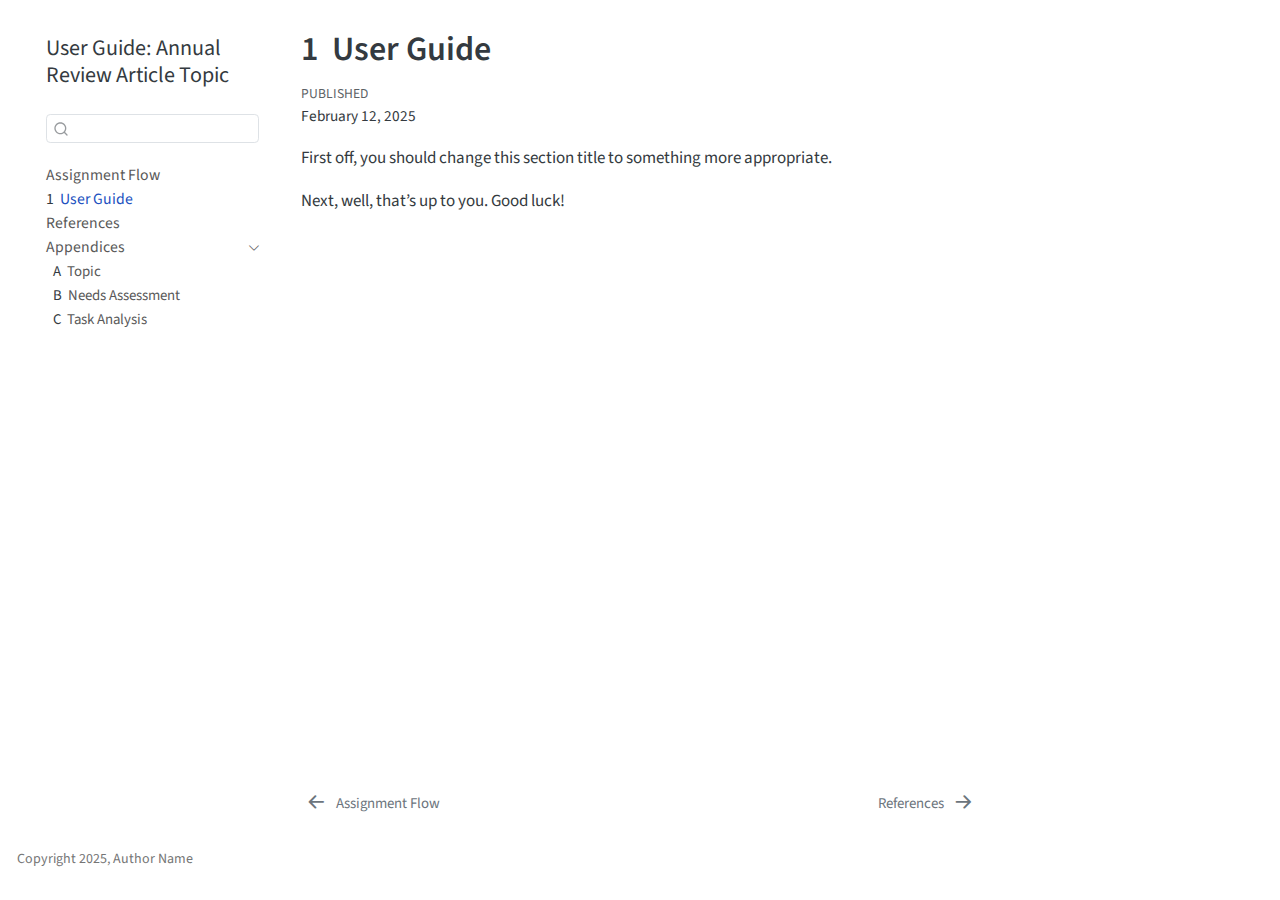
==== docs/guide.html @ d57cb424 "will it commit" ====
<!DOCTYPE html>
<html xmlns="http://www.w3.org/1999/xhtml" lang="en" xml:lang="en"><head>

<meta charset="utf-8">
<meta name="generator" content="quarto-1.4.548">

<meta name="viewport" content="width=device-width, initial-scale=1.0, user-scalable=yes">

<meta name="dcterms.date" content="2025-02-12">

<title>User Guide: Annual Review Article Topic - 1&nbsp; User Guide</title>
<style>
code{white-space: pre-wrap;}
span.smallcaps{font-variant: small-caps;}
div.columns{display: flex; gap: min(4vw, 1.5em);}
div.column{flex: auto; overflow-x: auto;}
div.hanging-indent{margin-left: 1.5em; text-indent: -1.5em;}
ul.task-list{list-style: none;}
ul.task-list li input[type="checkbox"] {
  width: 0.8em;
  margin: 0 0.8em 0.2em -1em; /* quarto-specific, see https://github.com/quarto-dev/quarto-cli/issues/4556 */ 
  vertical-align: middle;
}
</style>


<script src="site_libs/quarto-nav/quarto-nav.js"></script>
<script src="site_libs/quarto-nav/headroom.min.js"></script>
<script src="site_libs/clipboard/clipboard.min.js"></script>
<script src="site_libs/quarto-search/autocomplete.umd.js"></script>
<script src="site_libs/quarto-search/fuse.min.js"></script>
<script src="site_libs/quarto-search/quarto-search.js"></script>
<meta name="quarto:offset" content="./">
<link href="./references.html" rel="next">
<link href="./index.html" rel="prev">
<script src="site_libs/quarto-html/quarto.js"></script>
<script src="site_libs/quarto-html/popper.min.js"></script>
<script src="site_libs/quarto-html/tippy.umd.min.js"></script>
<script src="site_libs/quarto-html/anchor.min.js"></script>
<link href="site_libs/quarto-html/tippy.css" rel="stylesheet">
<link href="site_libs/quarto-html/quarto-syntax-highlighting.css" rel="stylesheet" id="quarto-text-highlighting-styles">
<script src="site_libs/bootstrap/bootstrap.min.js"></script>
<link href="site_libs/bootstrap/bootstrap-icons.css" rel="stylesheet">
<link href="site_libs/bootstrap/bootstrap.min.css" rel="stylesheet" id="quarto-bootstrap" data-mode="light">
<script id="quarto-search-options" type="application/json">{
  "location": "sidebar",
  "copy-button": false,
  "collapse-after": 3,
  "panel-placement": "start",
  "type": "textbox",
  "limit": 50,
  "keyboard-shortcut": [
    "f",
    "/",
    "s"
  ],
  "show-item-context": false,
  "language": {
    "search-no-results-text": "No results",
    "search-matching-documents-text": "matching documents",
    "search-copy-link-title": "Copy link to search",
    "search-hide-matches-text": "Hide additional matches",
    "search-more-match-text": "more match in this document",
    "search-more-matches-text": "more matches in this document",
    "search-clear-button-title": "Clear",
    "search-text-placeholder": "",
    "search-detached-cancel-button-title": "Cancel",
    "search-submit-button-title": "Submit",
    "search-label": "Search"
  }
}</script>


</head>

<body class="nav-sidebar floating">

<div id="quarto-search-results"></div>
  <header id="quarto-header" class="headroom fixed-top">
  <nav class="quarto-secondary-nav">
    <div class="container-fluid d-flex">
      <button type="button" class="quarto-btn-toggle btn" data-bs-toggle="collapse" data-bs-target=".quarto-sidebar-collapse-item" aria-controls="quarto-sidebar" aria-expanded="false" aria-label="Toggle sidebar navigation" onclick="if (window.quartoToggleHeadroom) { window.quartoToggleHeadroom(); }">
        <i class="bi bi-layout-text-sidebar-reverse"></i>
      </button>
        <nav class="quarto-page-breadcrumbs" aria-label="breadcrumb"><ol class="breadcrumb"><li class="breadcrumb-item"><a href="./guide.html"><span class="chapter-number">1</span>&nbsp; <span class="chapter-title">User Guide</span></a></li></ol></nav>
        <a class="flex-grow-1" role="button" data-bs-toggle="collapse" data-bs-target=".quarto-sidebar-collapse-item" aria-controls="quarto-sidebar" aria-expanded="false" aria-label="Toggle sidebar navigation" onclick="if (window.quartoToggleHeadroom) { window.quartoToggleHeadroom(); }">      
        </a>
      <button type="button" class="btn quarto-search-button" aria-label="" onclick="window.quartoOpenSearch();">
        <i class="bi bi-search"></i>
      </button>
    </div>
  </nav>
</header>
<!-- content -->
<div id="quarto-content" class="quarto-container page-columns page-rows-contents page-layout-article">
<!-- sidebar -->
  <nav id="quarto-sidebar" class="sidebar collapse collapse-horizontal quarto-sidebar-collapse-item sidebar-navigation floating overflow-auto">
    <div class="pt-lg-2 mt-2 text-left sidebar-header">
    <div class="sidebar-title mb-0 py-0">
      <a href="./">User Guide: Annual Review Article Topic</a> 
    </div>
      </div>
        <div class="mt-2 flex-shrink-0 align-items-center">
        <div class="sidebar-search">
        <div id="quarto-search" class="" title="Search"></div>
        </div>
        </div>
    <div class="sidebar-menu-container"> 
    <ul class="list-unstyled mt-1">
        <li class="sidebar-item">
  <div class="sidebar-item-container"> 
  <a href="./index.html" class="sidebar-item-text sidebar-link">
 <span class="menu-text">Assignment Flow</span></a>
  </div>
</li>
        <li class="sidebar-item">
  <div class="sidebar-item-container"> 
  <a href="./guide.html" class="sidebar-item-text sidebar-link active">
 <span class="menu-text"><span class="chapter-number">1</span>&nbsp; <span class="chapter-title">User Guide</span></span></a>
  </div>
</li>
        <li class="sidebar-item">
  <div class="sidebar-item-container"> 
  <a href="./references.html" class="sidebar-item-text sidebar-link">
 <span class="menu-text">References</span></a>
  </div>
</li>
        <li class="sidebar-item sidebar-item-section">
      <div class="sidebar-item-container"> 
            <a class="sidebar-item-text sidebar-link text-start" data-bs-toggle="collapse" data-bs-target="#quarto-sidebar-section-1" aria-expanded="true">
 <span class="menu-text">Appendices</span></a>
          <a class="sidebar-item-toggle text-start" data-bs-toggle="collapse" data-bs-target="#quarto-sidebar-section-1" aria-expanded="true" aria-label="Toggle section">
            <i class="bi bi-chevron-right ms-2"></i>
          </a> 
      </div>
      <ul id="quarto-sidebar-section-1" class="collapse list-unstyled sidebar-section depth1 show">  
          <li class="sidebar-item">
  <div class="sidebar-item-container"> 
  <a href="./topic.html" class="sidebar-item-text sidebar-link">
 <span class="menu-text"><span class="chapter-number">A</span>&nbsp; <span class="chapter-title">Topic</span></span></a>
  </div>
</li>
          <li class="sidebar-item">
  <div class="sidebar-item-container"> 
  <a href="./needs.html" class="sidebar-item-text sidebar-link">
 <span class="menu-text"><span class="chapter-number">B</span>&nbsp; <span class="chapter-title">Needs Assessment</span></span></a>
  </div>
</li>
          <li class="sidebar-item">
  <div class="sidebar-item-container"> 
  <a href="./task-analysis.html" class="sidebar-item-text sidebar-link">
 <span class="menu-text"><span class="chapter-number">C</span>&nbsp; <span class="chapter-title">Task Analysis</span></span></a>
  </div>
</li>
      </ul>
  </li>
    </ul>
    </div>
</nav>
<div id="quarto-sidebar-glass" class="quarto-sidebar-collapse-item" data-bs-toggle="collapse" data-bs-target=".quarto-sidebar-collapse-item"></div>
<!-- margin-sidebar -->
    <div id="quarto-margin-sidebar" class="sidebar margin-sidebar">
        
    </div>
<!-- main -->
<main class="content" id="quarto-document-content">

<header id="title-block-header" class="quarto-title-block default">
<div class="quarto-title">
<h1 class="title"><span class="chapter-number">1</span>&nbsp; <span class="chapter-title">User Guide</span></h1>
</div>



<div class="quarto-title-meta">

    
    <div>
    <div class="quarto-title-meta-heading">Published</div>
    <div class="quarto-title-meta-contents">
      <p class="date">February 12, 2025</p>
    </div>
  </div>
  
    
  </div>
  


</header>


<p>First off, you should change this section title to something more appropriate.</p>
<p>Next, well, that’s up to you. Good luck!</p>



</main> <!-- /main -->
<script id="quarto-html-after-body" type="application/javascript">
window.document.addEventListener("DOMContentLoaded", function (event) {
  const toggleBodyColorMode = (bsSheetEl) => {
    const mode = bsSheetEl.getAttribute("data-mode");
    const bodyEl = window.document.querySelector("body");
    if (mode === "dark") {
      bodyEl.classList.add("quarto-dark");
      bodyEl.classList.remove("quarto-light");
    } else {
      bodyEl.classList.add("quarto-light");
      bodyEl.classList.remove("quarto-dark");
    }
  }
  const toggleBodyColorPrimary = () => {
    const bsSheetEl = window.document.querySelector("link#quarto-bootstrap");
    if (bsSheetEl) {
      toggleBodyColorMode(bsSheetEl);
    }
  }
  toggleBodyColorPrimary();  
  const icon = "";
  const anchorJS = new window.AnchorJS();
  anchorJS.options = {
    placement: 'right',
    icon: icon
  };
  anchorJS.add('.anchored');
  const isCodeAnnotation = (el) => {
    for (const clz of el.classList) {
      if (clz.startsWith('code-annotation-')) {                     
        return true;
      }
    }
    return false;
  }
  const clipboard = new window.ClipboardJS('.code-copy-button', {
    text: function(trigger) {
      const codeEl = trigger.previousElementSibling.cloneNode(true);
      for (const childEl of codeEl.children) {
        if (isCodeAnnotation(childEl)) {
          childEl.remove();
        }
      }
      return codeEl.innerText;
    }
  });
  clipboard.on('success', function(e) {
    // button target
    const button = e.trigger;
    // don't keep focus
    button.blur();
    // flash "checked"
    button.classList.add('code-copy-button-checked');
    var currentTitle = button.getAttribute("title");
    button.setAttribute("title", "Copied!");
    let tooltip;
    if (window.bootstrap) {
      button.setAttribute("data-bs-toggle", "tooltip");
      button.setAttribute("data-bs-placement", "left");
      button.setAttribute("data-bs-title", "Copied!");
      tooltip = new bootstrap.Tooltip(button, 
        { trigger: "manual", 
          customClass: "code-copy-button-tooltip",
          offset: [0, -8]});
      tooltip.show();    
    }
    setTimeout(function() {
      if (tooltip) {
        tooltip.hide();
        button.removeAttribute("data-bs-title");
        button.removeAttribute("data-bs-toggle");
        button.removeAttribute("data-bs-placement");
      }
      button.setAttribute("title", currentTitle);
      button.classList.remove('code-copy-button-checked');
    }, 1000);
    // clear code selection
    e.clearSelection();
  });
  function tippyHover(el, contentFn, onTriggerFn, onUntriggerFn) {
    const config = {
      allowHTML: true,
      maxWidth: 500,
      delay: 100,
      arrow: false,
      appendTo: function(el) {
          return el.parentElement;
      },
      interactive: true,
      interactiveBorder: 10,
      theme: 'quarto',
      placement: 'bottom-start',
    };
    if (contentFn) {
      config.content = contentFn;
    }
    if (onTriggerFn) {
      config.onTrigger = onTriggerFn;
    }
    if (onUntriggerFn) {
      config.onUntrigger = onUntriggerFn;
    }
    window.tippy(el, config); 
  }
  const noterefs = window.document.querySelectorAll('a[role="doc-noteref"]');
  for (var i=0; i<noterefs.length; i++) {
    const ref = noterefs[i];
    tippyHover(ref, function() {
      // use id or data attribute instead here
      let href = ref.getAttribute('data-footnote-href') || ref.getAttribute('href');
      try { href = new URL(href).hash; } catch {}
      const id = href.replace(/^#\/?/, "");
      const note = window.document.getElementById(id);
      return note.innerHTML;
    });
  }
  const xrefs = window.document.querySelectorAll('a.quarto-xref');
  const processXRef = (id, note) => {
    // Strip column container classes
    const stripColumnClz = (el) => {
      el.classList.remove("page-full", "page-columns");
      if (el.children) {
        for (const child of el.children) {
          stripColumnClz(child);
        }
      }
    }
    stripColumnClz(note)
    if (id === null || id.startsWith('sec-')) {
      // Special case sections, only their first couple elements
      const container = document.createElement("div");
      if (note.children && note.children.length > 2) {
        container.appendChild(note.children[0].cloneNode(true));
        for (let i = 1; i < note.children.length; i++) {
          const child = note.children[i];
          if (child.tagName === "P" && child.innerText === "") {
            continue;
          } else {
            container.appendChild(child.cloneNode(true));
            break;
          }
        }
        if (window.Quarto?.typesetMath) {
          window.Quarto.typesetMath(container);
        }
        return container.innerHTML
      } else {
        if (window.Quarto?.typesetMath) {
          window.Quarto.typesetMath(note);
        }
        return note.innerHTML;
      }
    } else {
      // Remove any anchor links if they are present
      const anchorLink = note.querySelector('a.anchorjs-link');
      if (anchorLink) {
        anchorLink.remove();
      }
      if (window.Quarto?.typesetMath) {
        window.Quarto.typesetMath(note);
      }
      // TODO in 1.5, we should make sure this works without a callout special case
      if (note.classList.contains("callout")) {
        return note.outerHTML;
      } else {
        return note.innerHTML;
      }
    }
  }
  for (var i=0; i<xrefs.length; i++) {
    const xref = xrefs[i];
    tippyHover(xref, undefined, function(instance) {
      instance.disable();
      let url = xref.getAttribute('href');
      let hash = undefined; 
      if (url.startsWith('#')) {
        hash = url;
      } else {
        try { hash = new URL(url).hash; } catch {}
      }
      if (hash) {
        const id = hash.replace(/^#\/?/, "");
        const note = window.document.getElementById(id);
        if (note !== null) {
          try {
            const html = processXRef(id, note.cloneNode(true));
            instance.setContent(html);
          } finally {
            instance.enable();
            instance.show();
          }
        } else {
          // See if we can fetch this
          fetch(url.split('#')[0])
          .then(res => res.text())
          .then(html => {
            const parser = new DOMParser();
            const htmlDoc = parser.parseFromString(html, "text/html");
            const note = htmlDoc.getElementById(id);
            if (note !== null) {
              const html = processXRef(id, note);
              instance.setContent(html);
            } 
          }).finally(() => {
            instance.enable();
            instance.show();
          });
        }
      } else {
        // See if we can fetch a full url (with no hash to target)
        // This is a special case and we should probably do some content thinning / targeting
        fetch(url)
        .then(res => res.text())
        .then(html => {
          const parser = new DOMParser();
          const htmlDoc = parser.parseFromString(html, "text/html");
          const note = htmlDoc.querySelector('main.content');
          if (note !== null) {
            // This should only happen for chapter cross references
            // (since there is no id in the URL)
            // remove the first header
            if (note.children.length > 0 && note.children[0].tagName === "HEADER") {
              note.children[0].remove();
            }
            const html = processXRef(null, note);
            instance.setContent(html);
          } 
        }).finally(() => {
          instance.enable();
          instance.show();
        });
      }
    }, function(instance) {
    });
  }
      let selectedAnnoteEl;
      const selectorForAnnotation = ( cell, annotation) => {
        let cellAttr = 'data-code-cell="' + cell + '"';
        let lineAttr = 'data-code-annotation="' +  annotation + '"';
        const selector = 'span[' + cellAttr + '][' + lineAttr + ']';
        return selector;
      }
      const selectCodeLines = (annoteEl) => {
        const doc = window.document;
        const targetCell = annoteEl.getAttribute("data-target-cell");
        const targetAnnotation = annoteEl.getAttribute("data-target-annotation");
        const annoteSpan = window.document.querySelector(selectorForAnnotation(targetCell, targetAnnotation));
        const lines = annoteSpan.getAttribute("data-code-lines").split(",");
        const lineIds = lines.map((line) => {
          return targetCell + "-" + line;
        })
        let top = null;
        let height = null;
        let parent = null;
        if (lineIds.length > 0) {
            //compute the position of the single el (top and bottom and make a div)
            const el = window.document.getElementById(lineIds[0]);
            top = el.offsetTop;
            height = el.offsetHeight;
            parent = el.parentElement.parentElement;
          if (lineIds.length > 1) {
            const lastEl = window.document.getElementById(lineIds[lineIds.length - 1]);
            const bottom = lastEl.offsetTop + lastEl.offsetHeight;
            height = bottom - top;
          }
          if (top !== null && height !== null && parent !== null) {
            // cook up a div (if necessary) and position it 
            let div = window.document.getElementById("code-annotation-line-highlight");
            if (div === null) {
              div = window.document.createElement("div");
              div.setAttribute("id", "code-annotation-line-highlight");
              div.style.position = 'absolute';
              parent.appendChild(div);
            }
            div.style.top = top - 2 + "px";
            div.style.height = height + 4 + "px";
            div.style.left = 0;
            let gutterDiv = window.document.getElementById("code-annotation-line-highlight-gutter");
            if (gutterDiv === null) {
              gutterDiv = window.document.createElement("div");
              gutterDiv.setAttribute("id", "code-annotation-line-highlight-gutter");
              gutterDiv.style.position = 'absolute';
              const codeCell = window.document.getElementById(targetCell);
              const gutter = codeCell.querySelector('.code-annotation-gutter');
              gutter.appendChild(gutterDiv);
            }
            gutterDiv.style.top = top - 2 + "px";
            gutterDiv.style.height = height + 4 + "px";
          }
          selectedAnnoteEl = annoteEl;
        }
      };
      const unselectCodeLines = () => {
        const elementsIds = ["code-annotation-line-highlight", "code-annotation-line-highlight-gutter"];
        elementsIds.forEach((elId) => {
          const div = window.document.getElementById(elId);
          if (div) {
            div.remove();
          }
        });
        selectedAnnoteEl = undefined;
      };
        // Handle positioning of the toggle
    window.addEventListener(
      "resize",
      throttle(() => {
        elRect = undefined;
        if (selectedAnnoteEl) {
          selectCodeLines(selectedAnnoteEl);
        }
      }, 10)
    );
    function throttle(fn, ms) {
    let throttle = false;
    let timer;
      return (...args) => {
        if(!throttle) { // first call gets through
            fn.apply(this, args);
            throttle = true;
        } else { // all the others get throttled
            if(timer) clearTimeout(timer); // cancel #2
            timer = setTimeout(() => {
              fn.apply(this, args);
              timer = throttle = false;
            }, ms);
        }
      };
    }
      // Attach click handler to the DT
      const annoteDls = window.document.querySelectorAll('dt[data-target-cell]');
      for (const annoteDlNode of annoteDls) {
        annoteDlNode.addEventListener('click', (event) => {
          const clickedEl = event.target;
          if (clickedEl !== selectedAnnoteEl) {
            unselectCodeLines();
            const activeEl = window.document.querySelector('dt[data-target-cell].code-annotation-active');
            if (activeEl) {
              activeEl.classList.remove('code-annotation-active');
            }
            selectCodeLines(clickedEl);
            clickedEl.classList.add('code-annotation-active');
          } else {
            // Unselect the line
            unselectCodeLines();
            clickedEl.classList.remove('code-annotation-active');
          }
        });
      }
  const findCites = (el) => {
    const parentEl = el.parentElement;
    if (parentEl) {
      const cites = parentEl.dataset.cites;
      if (cites) {
        return {
          el,
          cites: cites.split(' ')
        };
      } else {
        return findCites(el.parentElement)
      }
    } else {
      return undefined;
    }
  };
  var bibliorefs = window.document.querySelectorAll('a[role="doc-biblioref"]');
  for (var i=0; i<bibliorefs.length; i++) {
    const ref = bibliorefs[i];
    const citeInfo = findCites(ref);
    if (citeInfo) {
      tippyHover(citeInfo.el, function() {
        var popup = window.document.createElement('div');
        citeInfo.cites.forEach(function(cite) {
          var citeDiv = window.document.createElement('div');
          citeDiv.classList.add('hanging-indent');
          citeDiv.classList.add('csl-entry');
          var biblioDiv = window.document.getElementById('ref-' + cite);
          if (biblioDiv) {
            citeDiv.innerHTML = biblioDiv.innerHTML;
          }
          popup.appendChild(citeDiv);
        });
        return popup.innerHTML;
      });
    }
  }
});
</script>
<nav class="page-navigation">
  <div class="nav-page nav-page-previous">
      <a href="./index.html" class="pagination-link  aria-label=" assignment="" flow"="">
        <i class="bi bi-arrow-left-short"></i> <span class="nav-page-text">Assignment Flow</span>
      </a>          
  </div>
  <div class="nav-page nav-page-next">
      <a href="./references.html" class="pagination-link" aria-label="References">
        <span class="nav-page-text">References</span> <i class="bi bi-arrow-right-short"></i>
      </a>
  </div>
</nav>
</div> <!-- /content -->
<footer class="footer">
  <div class="nav-footer">
    <div class="nav-footer-left">
<p>Copyright 2025, Author Name</p>
</div>   
    <div class="nav-footer-center">
      &nbsp;
    </div>
    <div class="nav-footer-right">
      &nbsp;
    </div>
  </div>
</footer>




</body></html>
---- docs/site_libs/quarto-html/tippy.css ----
.tippy-box[data-animation=fade][data-state=hidden]{opacity:0}[data-tippy-root]{max-width:calc(100vw - 10px)}.tippy-box{position:relative;background-color:#333;color:#fff;border-radius:4px;font-size:14px;line-height:1.4;white-space:normal;outline:0;transition-property:transform,visibility,opacity}.tippy-box[data-placement^=top]>.tippy-arrow{bottom:0}.tippy-box[data-placement^=top]>.tippy-arrow:before{bottom:-7px;left:0;border-width:8px 8px 0;border-top-color:initial;transform-origin:center top}.tippy-box[data-placement^=bottom]>.tippy-arrow{top:0}.tippy-box[data-placement^=bottom]>.tippy-arrow:before{top:-7px;left:0;border-width:0 8px 8px;border-bottom-color:initial;transform-origin:center bottom}.tippy-box[data-placement^=left]>.tippy-arrow{right:0}.tippy-box[data-placement^=left]>.tippy-arrow:before{border-width:8px 0 8px 8px;border-left-color:initial;right:-7px;transform-origin:center left}.tippy-box[data-placement^=right]>.tippy-arrow{left:0}.tippy-box[data-placement^=right]>.tippy-arrow:before{left:-7px;border-width:8px 8px 8px 0;border-right-color:initial;transform-origin:center right}.tippy-box[data-inertia][data-state=visible]{transition-timing-function:cubic-bezier(.54,1.5,.38,1.11)}.tippy-arrow{width:16px;height:16px;color:#333}.tippy-arrow:before{content:"";position:absolute;border-color:transparent;border-style:solid}.tippy-content{position:relative;padding:5px 9px;z-index:1}
---- docs/site_libs/quarto-html/quarto-syntax-highlighting.css ----
/* quarto syntax highlight colors */
:root {
  --quarto-hl-ot-color: #d91e18;
  --quarto-hl-at-color: #a55a00;
  --quarto-hl-ss-color: #008000;
  --quarto-hl-an-color: #696969;
  --quarto-hl-fu-color: #06287e;
  --quarto-hl-st-color: #008000;
  --quarto-hl-cf-color: #d91e18;
  --quarto-hl-op-color: #00769e;
  --quarto-hl-er-color: #7928a1;
  --quarto-hl-bn-color: #7928a1;
  --quarto-hl-al-color: #7928a1;
  --quarto-hl-va-color: #a55a00;
  --quarto-hl-bu-color: inherit;
  --quarto-hl-ex-color: inherit;
  --quarto-hl-pp-color: #7928a1;
  --quarto-hl-in-color: #696969;
  --quarto-hl-vs-color: #008000;
  --quarto-hl-wa-color: #696969;
  --quarto-hl-do-color: #696969;
  --quarto-hl-im-color: inherit;
  --quarto-hl-ch-color: #008000;
  --quarto-hl-dt-color: #7928a1;
  --quarto-hl-fl-color: #a55a00;
  --quarto-hl-co-color: #696969;
  --quarto-hl-cv-color: #696969;
  --quarto-hl-cn-color: #d91e18;
  --quarto-hl-sc-color: #00769e;
  --quarto-hl-dv-color: #7928a1;
  --quarto-hl-kw-color: #d91e18;
}

/* other quarto variables */
:root {
  --quarto-font-monospace: SFMono-Regular, Menlo, Monaco, Consolas, "Liberation Mono", "Courier New", monospace;
}

pre > code.sourceCode > span {
  color: #545454;
}

code span {
  color: #545454;
}

code.sourceCode > span {
  color: #545454;
}

div.sourceCode,
div.sourceCode pre.sourceCode {
  color: #545454;
}

code span.ot {
  color: #d91e18;
  font-style: inherit;
}

code span.at {
  color: #a55a00;
  font-style: inherit;
}

code span.ss {
  color: #008000;
  font-style: inherit;
}

code span.an {
  color: #696969;
  font-style: inherit;
}

code span.fu {
  color: #06287e;
  font-style: inherit;
}

code span.st {
  color: #008000;
  font-style: inherit;
}

code span.cf {
  color: #d91e18;
  font-style: inherit;
}

code span.op {
  color: #00769e;
  font-style: inherit;
}

code span.er {
  color: #7928a1;
  font-style: inherit;
}

code span.bn {
  color: #7928a1;
  font-style: inherit;
}

code span.al {
  color: #7928a1;
  font-style: inherit;
}

code span.va {
  color: #a55a00;
  font-style: inherit;
}

code span.bu {
  font-style: inherit;
}

code span.ex {
  font-style: inherit;
}

code span.pp {
  color: #7928a1;
  font-style: inherit;
}

code span.in {
  color: #696969;
  font-style: inherit;
}

code span.vs {
  color: #008000;
  font-style: inherit;
}

code span.wa {
  color: #696969;
  font-style: italic;
}

code span.do {
  color: #696969;
  font-style: italic;
}

code span.im {
  font-style: inherit;
}

code span.ch {
  color: #008000;
  font-style: inherit;
}

code span.dt {
  color: #7928a1;
  font-style: inherit;
}

code span.fl {
  color: #a55a00;
  font-style: inherit;
}

code span.co {
  color: #696969;
  font-style: inherit;
}

code span.cv {
  color: #696969;
  font-style: italic;
}

code span.cn {
  color: #d91e18;
  font-style: inherit;
}

code span.sc {
  color: #00769e;
  font-style: inherit;
}

code span.dv {
  color: #7928a1;
  font-style: inherit;
}

code span.kw {
  color: #d91e18;
  font-style: inherit;
}

.prevent-inlining {
  content: "</";
}

/*# sourceMappingURL=debc5d5d77c3f9108843748ff7464032.css.map */
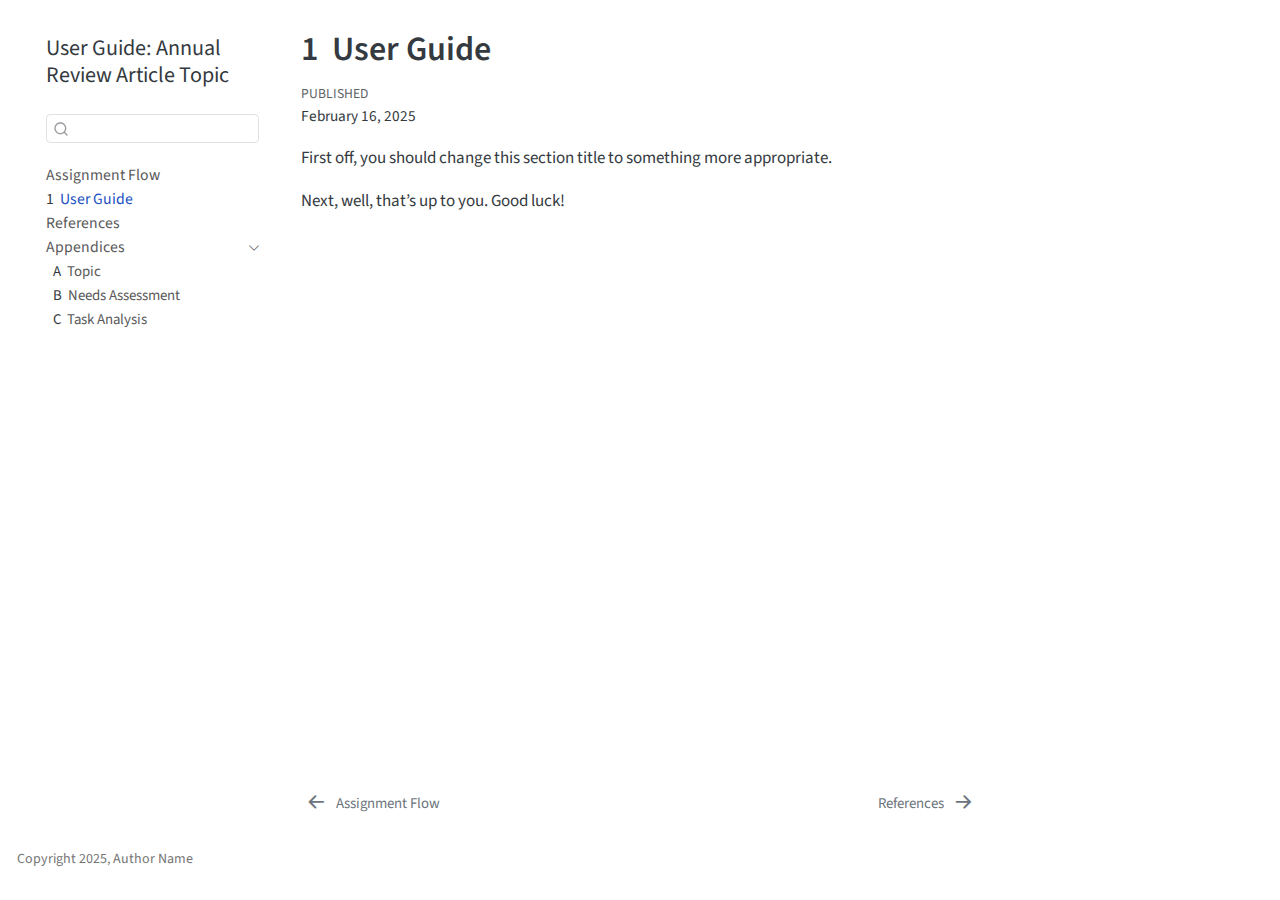
==== commit c87a3eb1: "next commit" ====
--- a/docs/guide.html
+++ b/docs/guide.html
@@ -6,7 +6,7 @@
 
 <meta name="viewport" content="width=device-width, initial-scale=1.0, user-scalable=yes">
 
-<meta name="dcterms.date" content="2025-02-12">
+<meta name="dcterms.date" content="2025-02-16">
 
 <title>User Guide: Annual Review Article Topic - 1&nbsp; User Guide</title>
 <style>
@@ -178,7 +178,7 @@
     <div>
     <div class="quarto-title-meta-heading">Published</div>
     <div class="quarto-title-meta-contents">
-      <p class="date">February 12, 2025</p>
+      <p class="date">February 16, 2025</p>
     </div>
   </div>
   
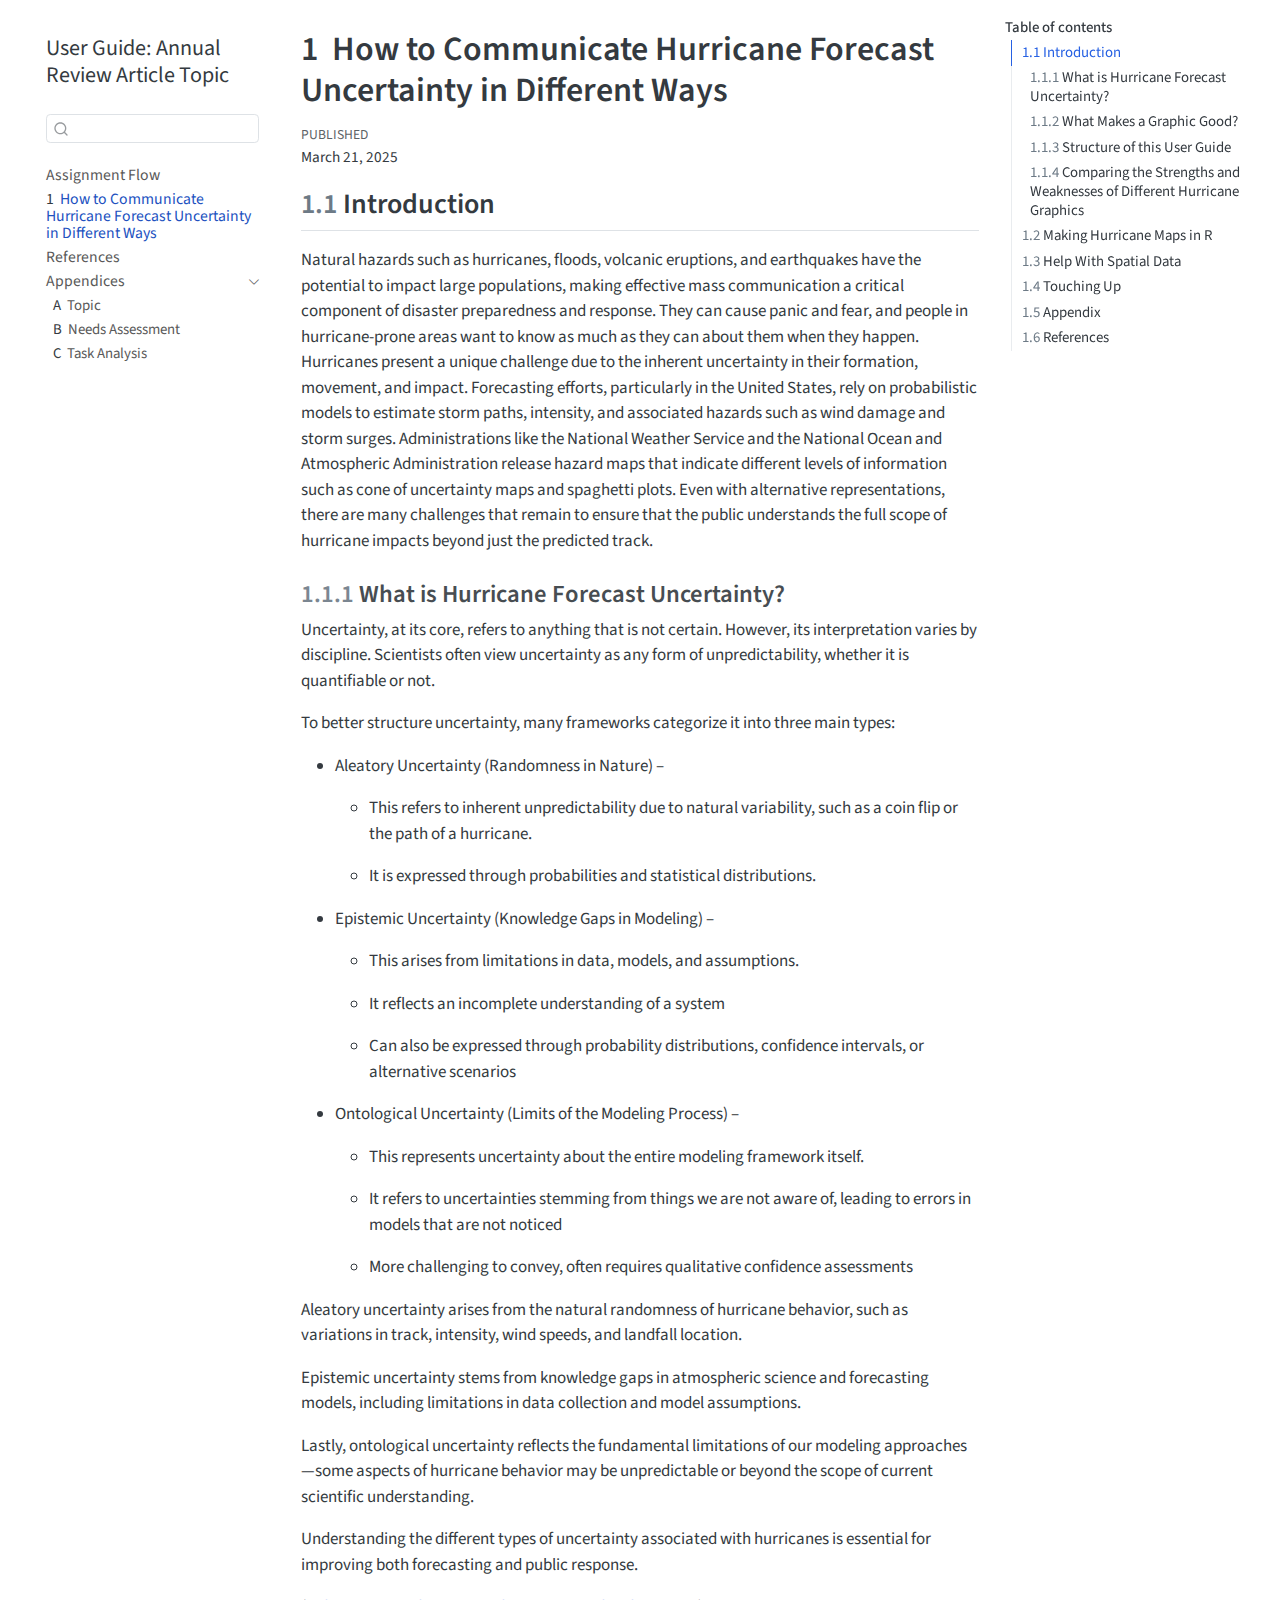
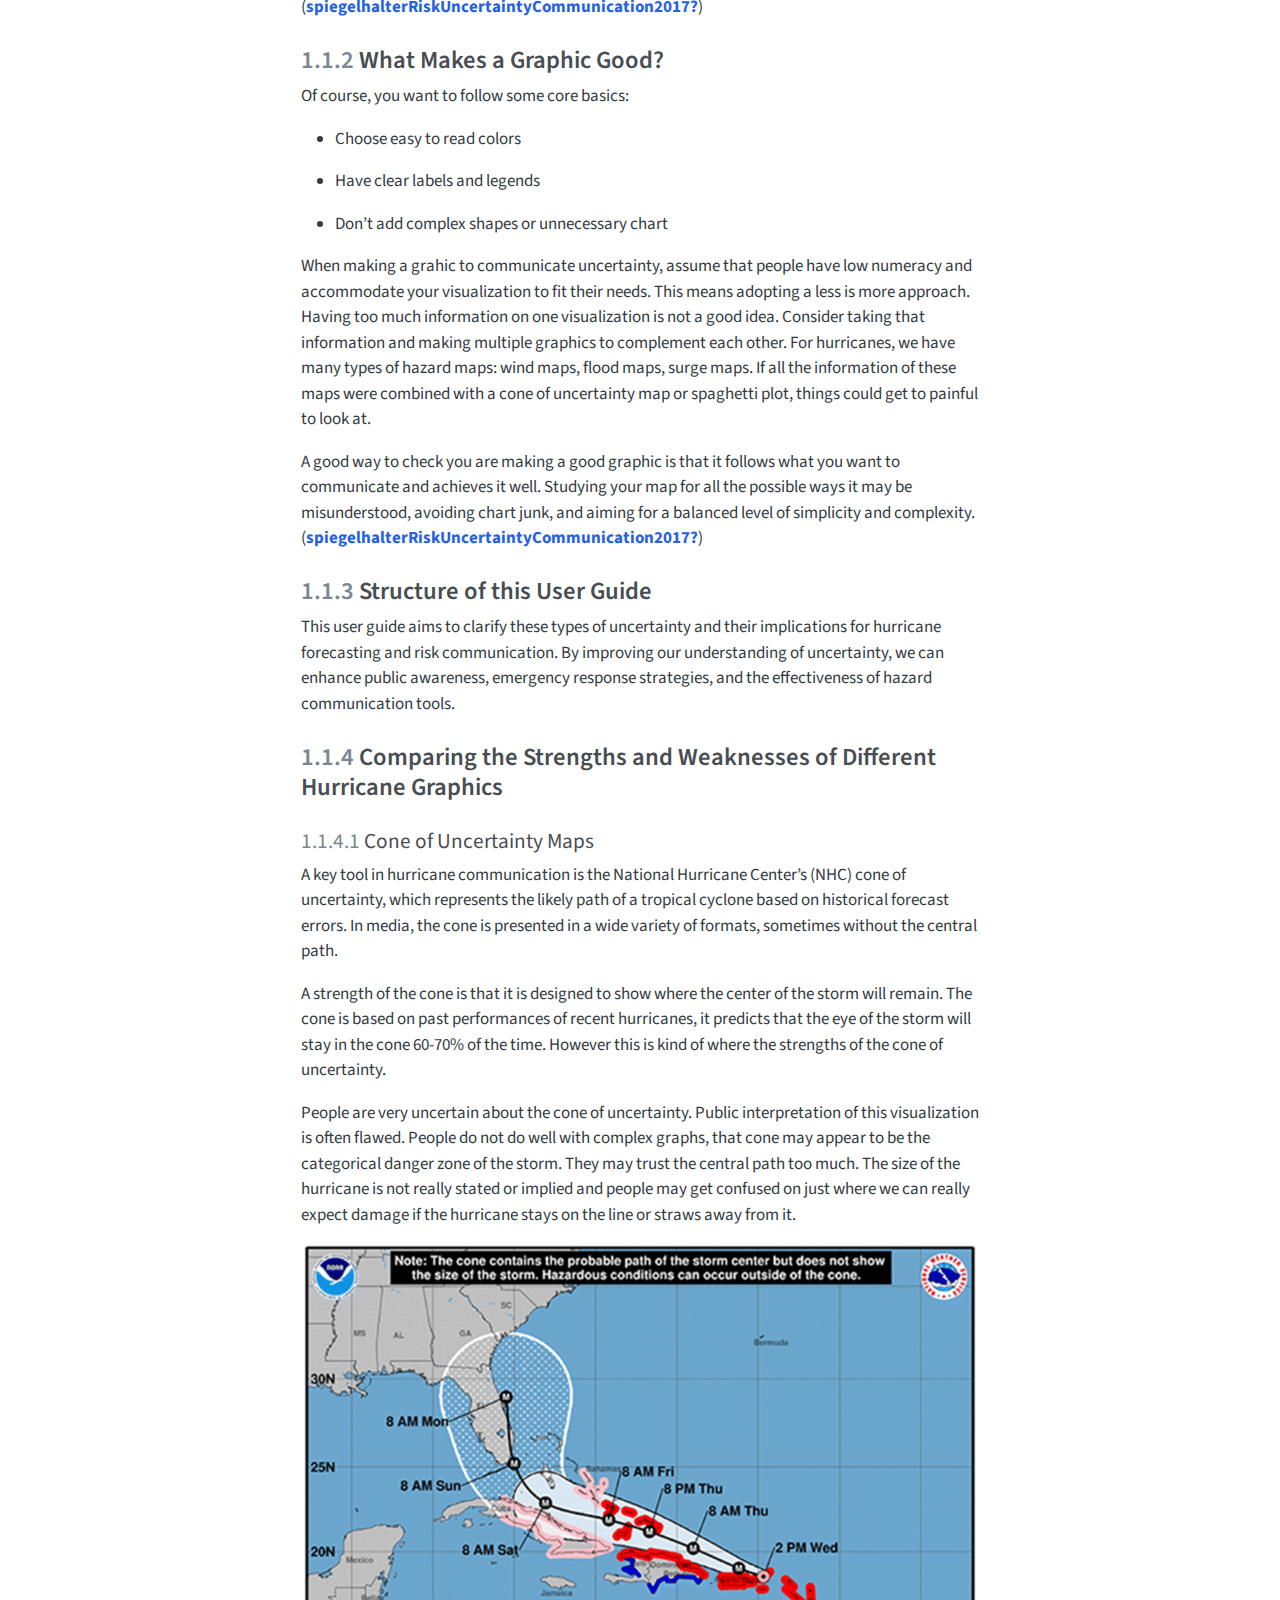
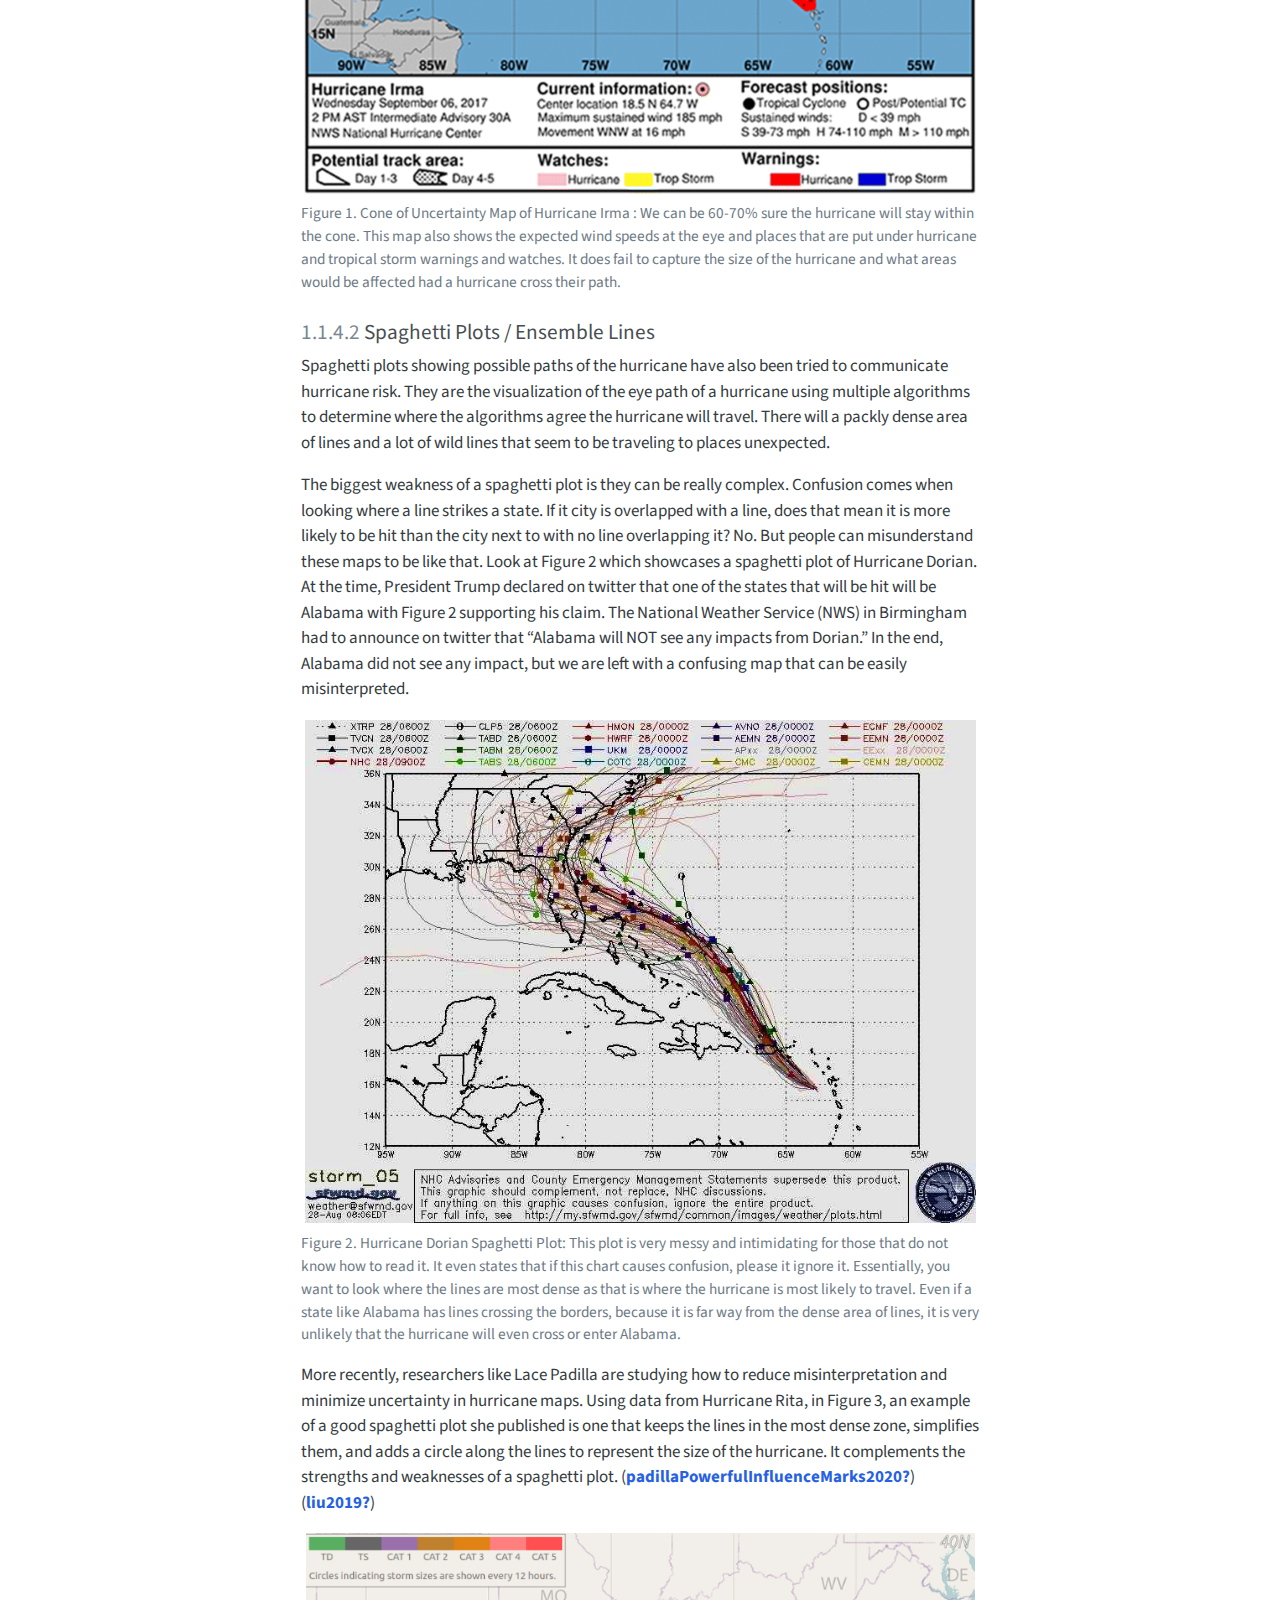
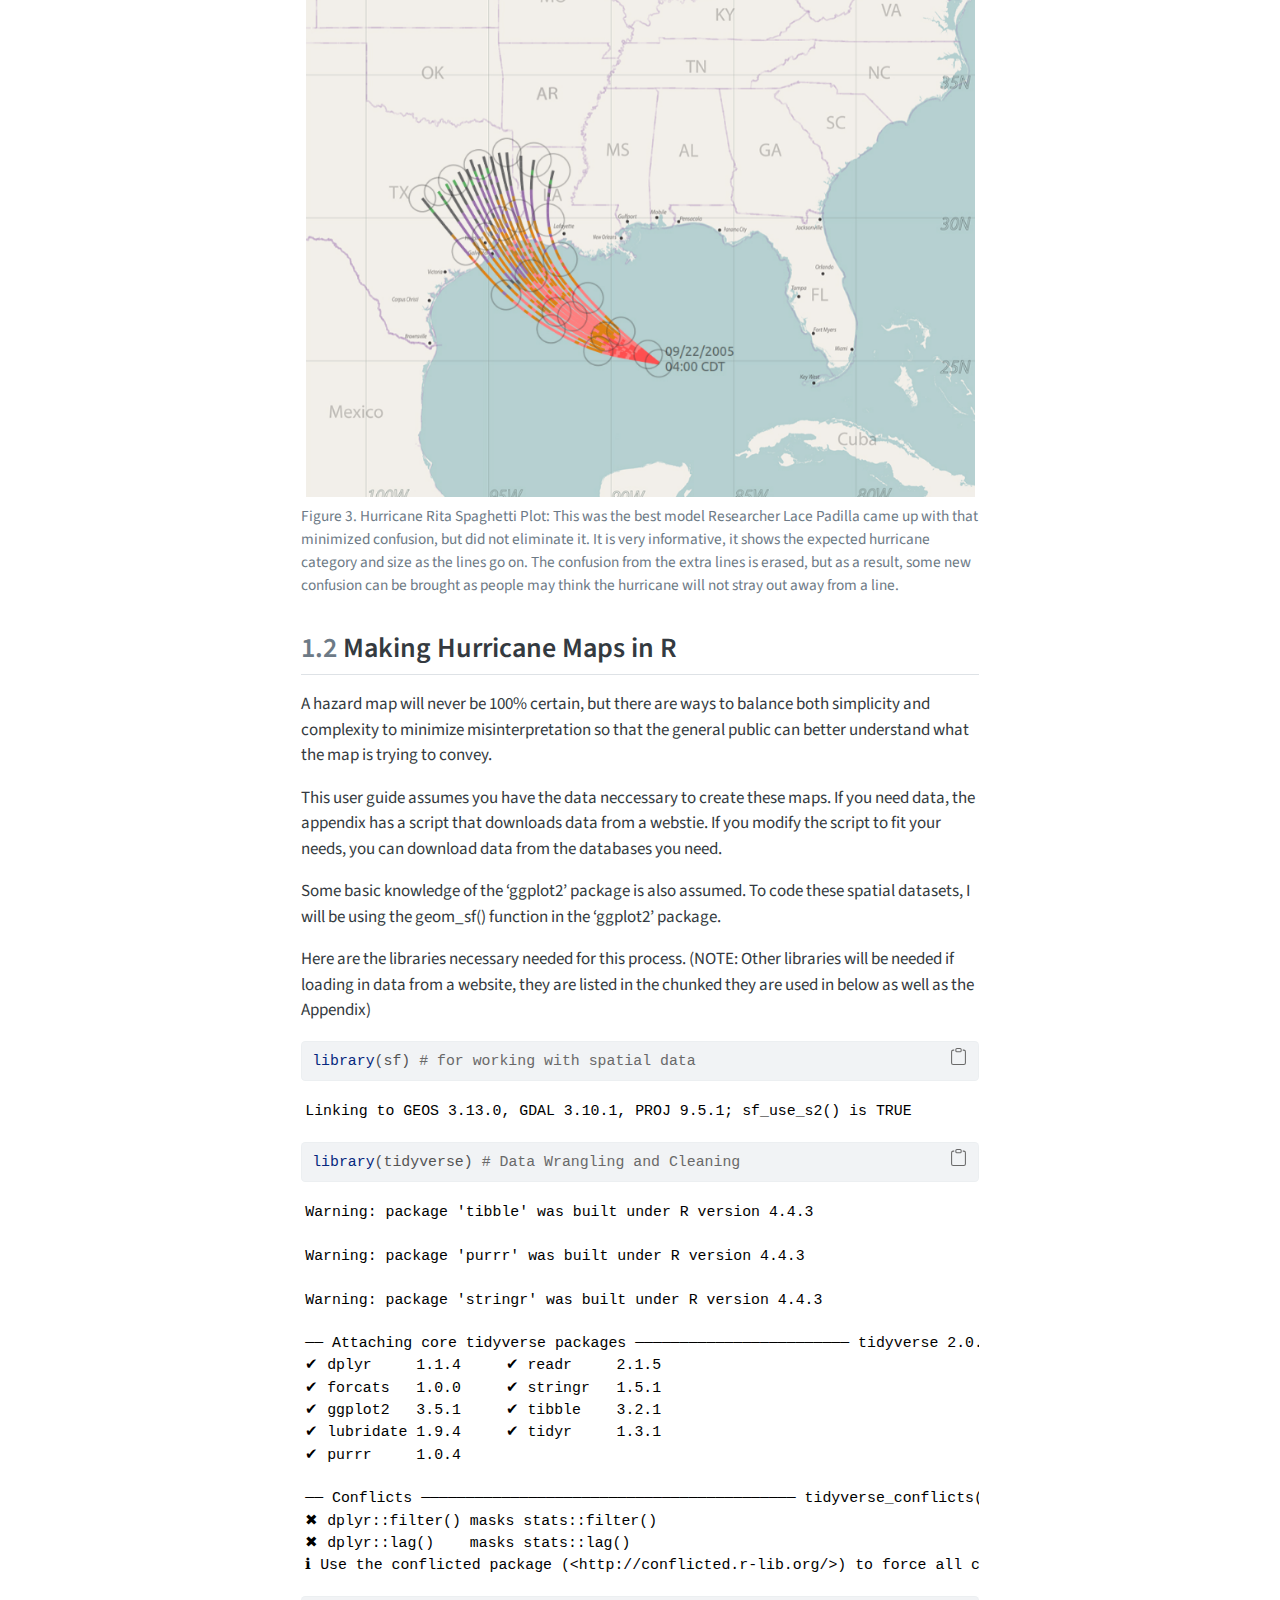
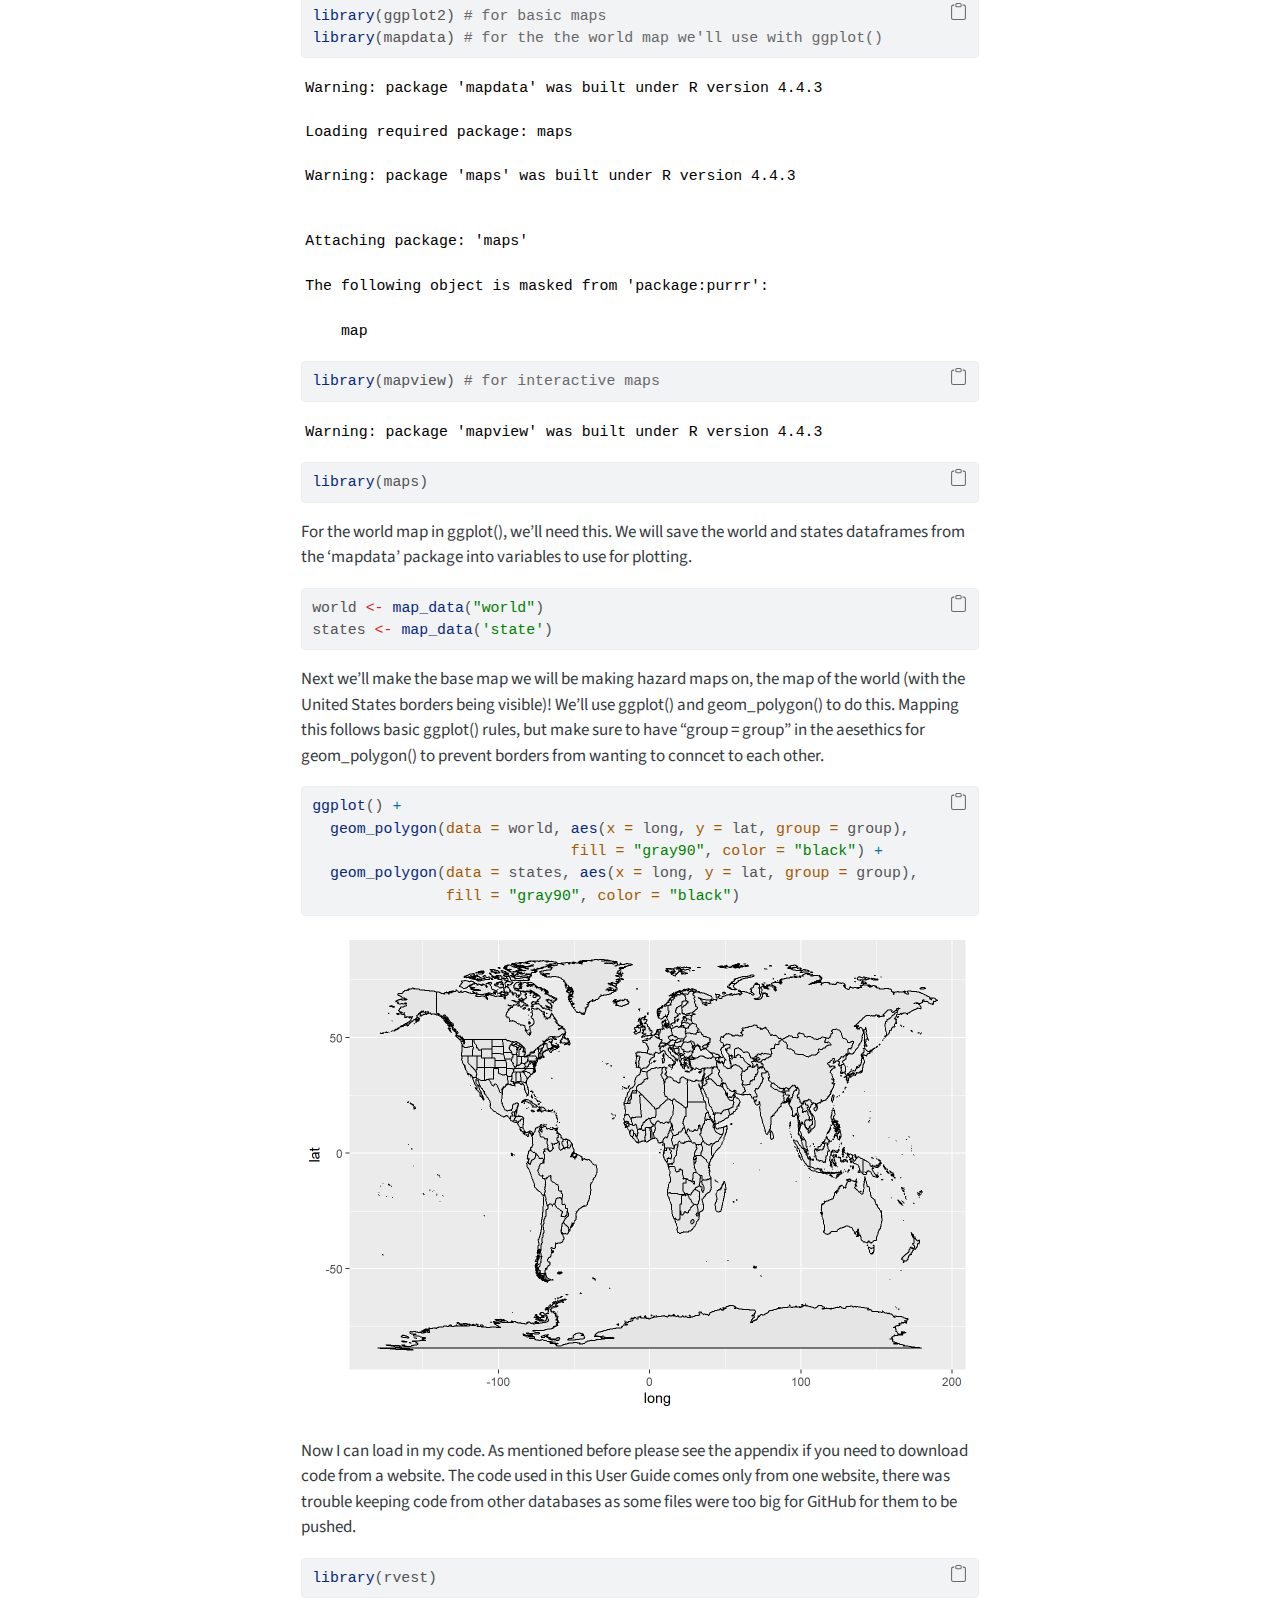
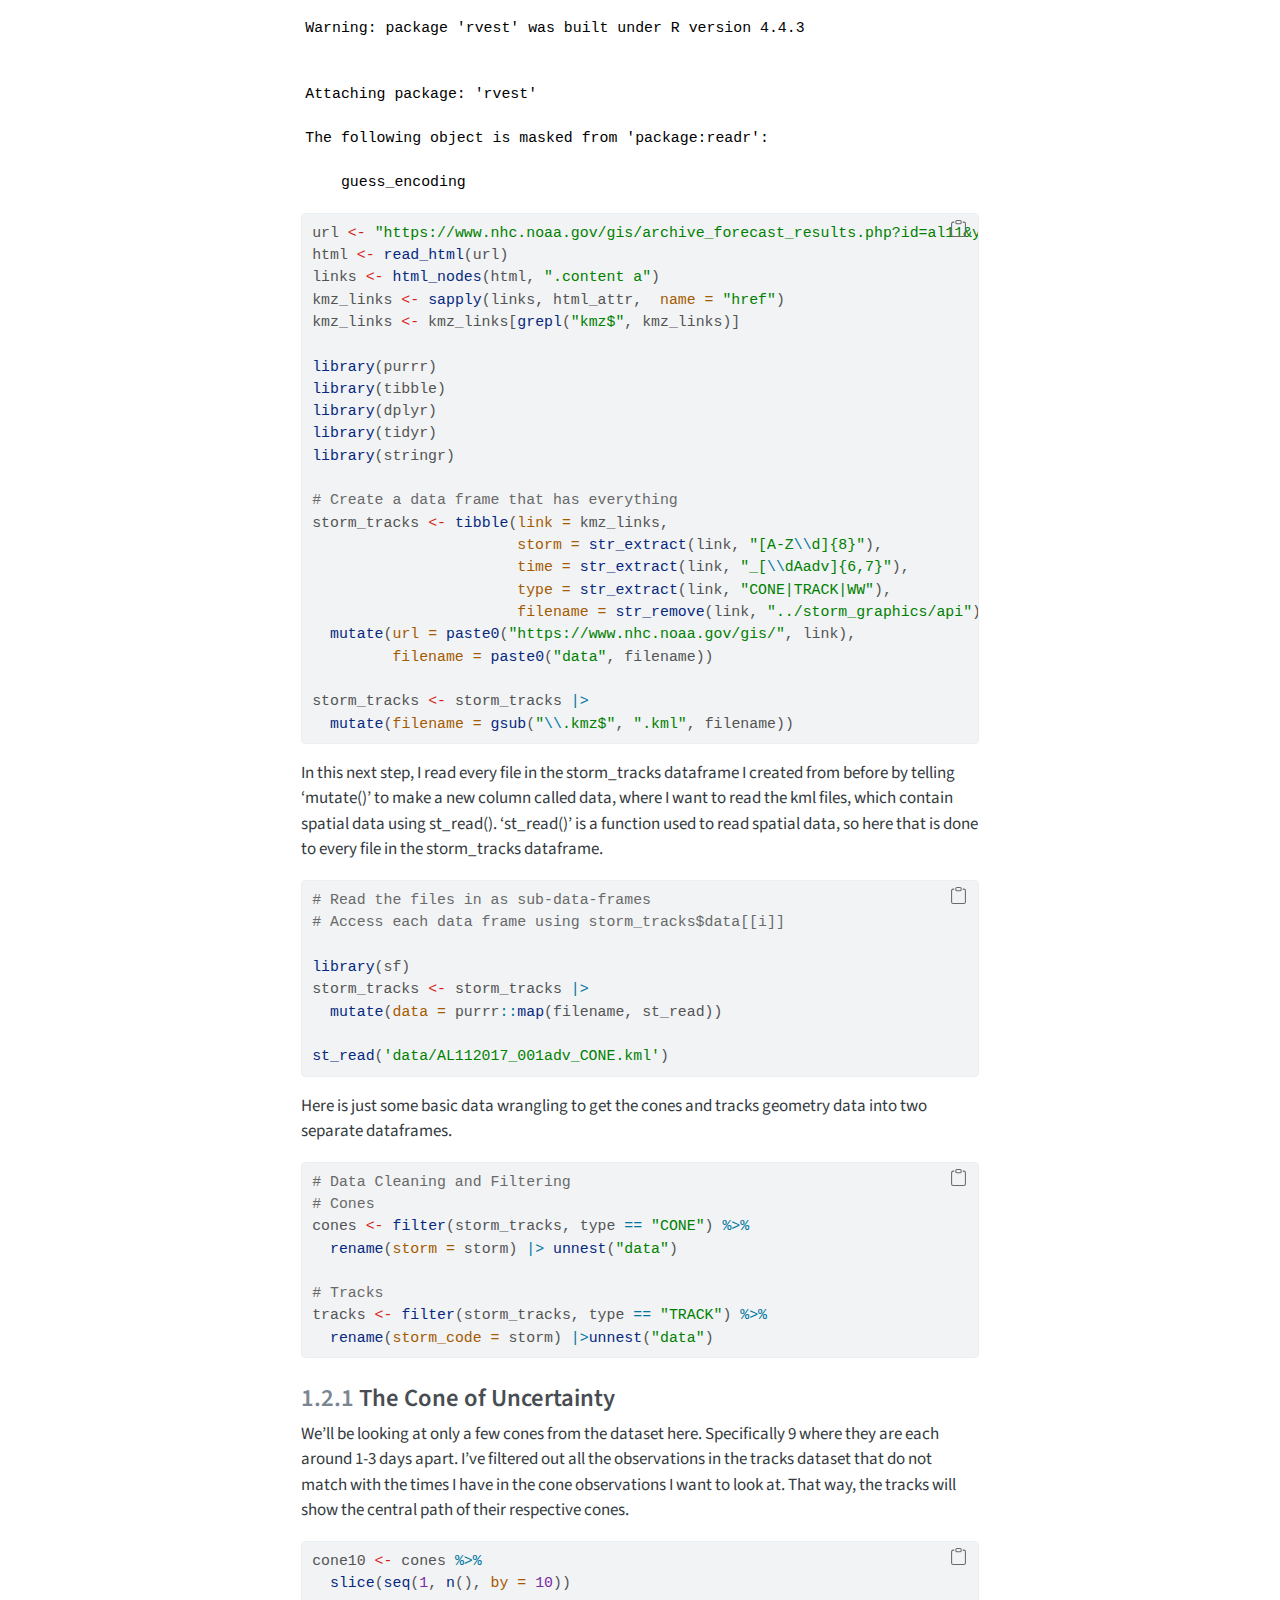
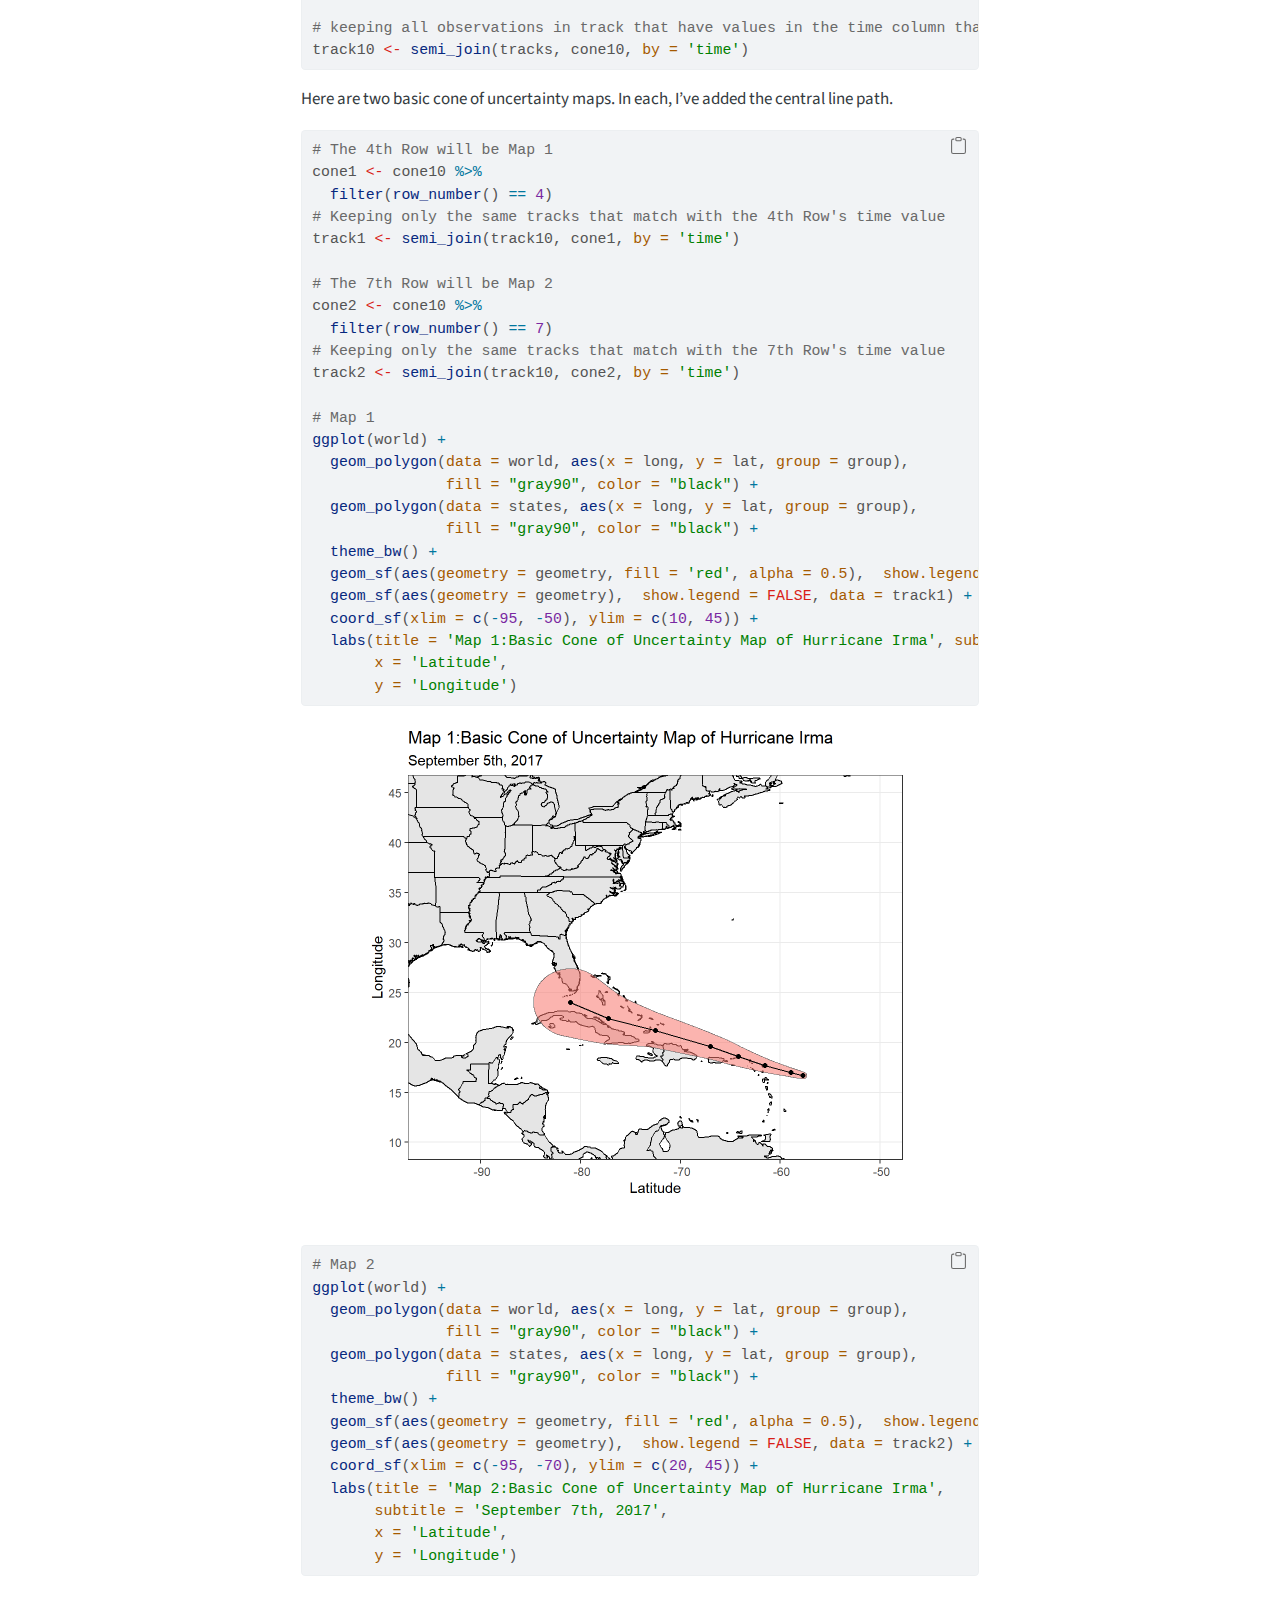
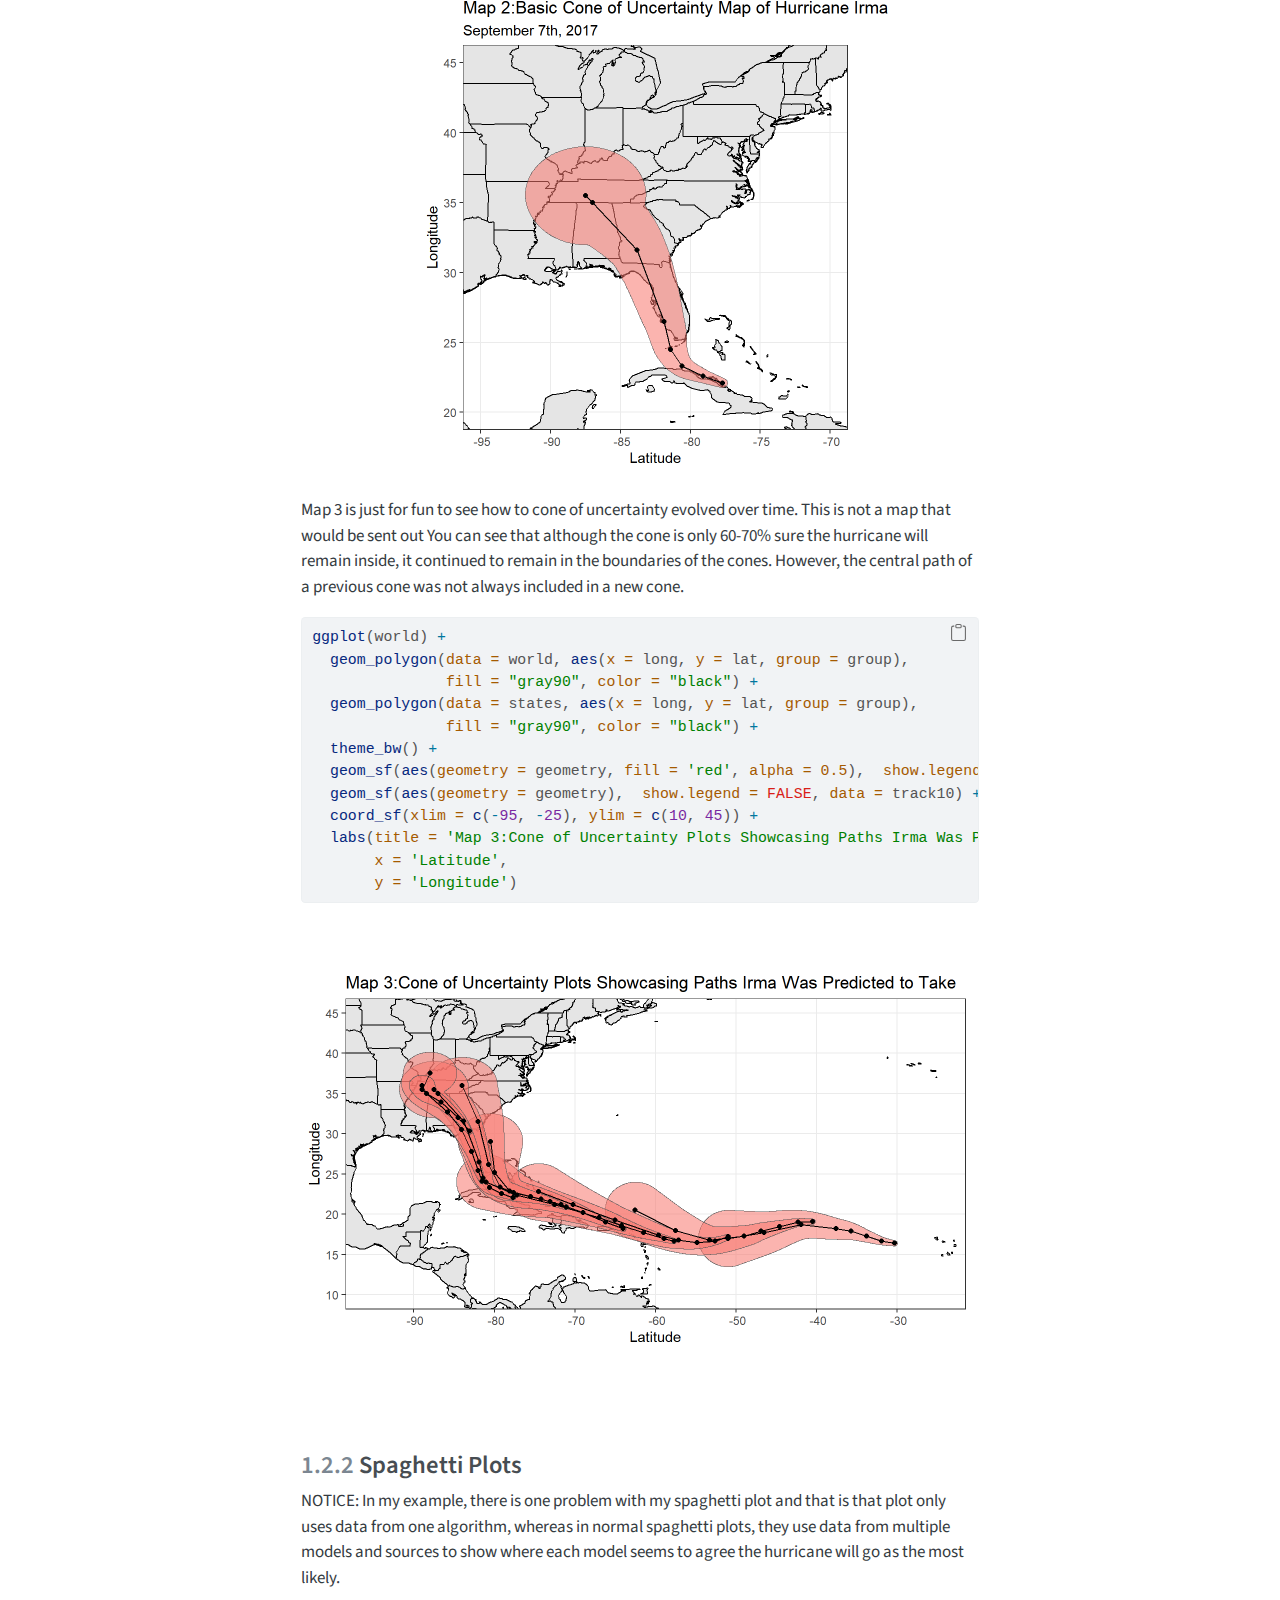
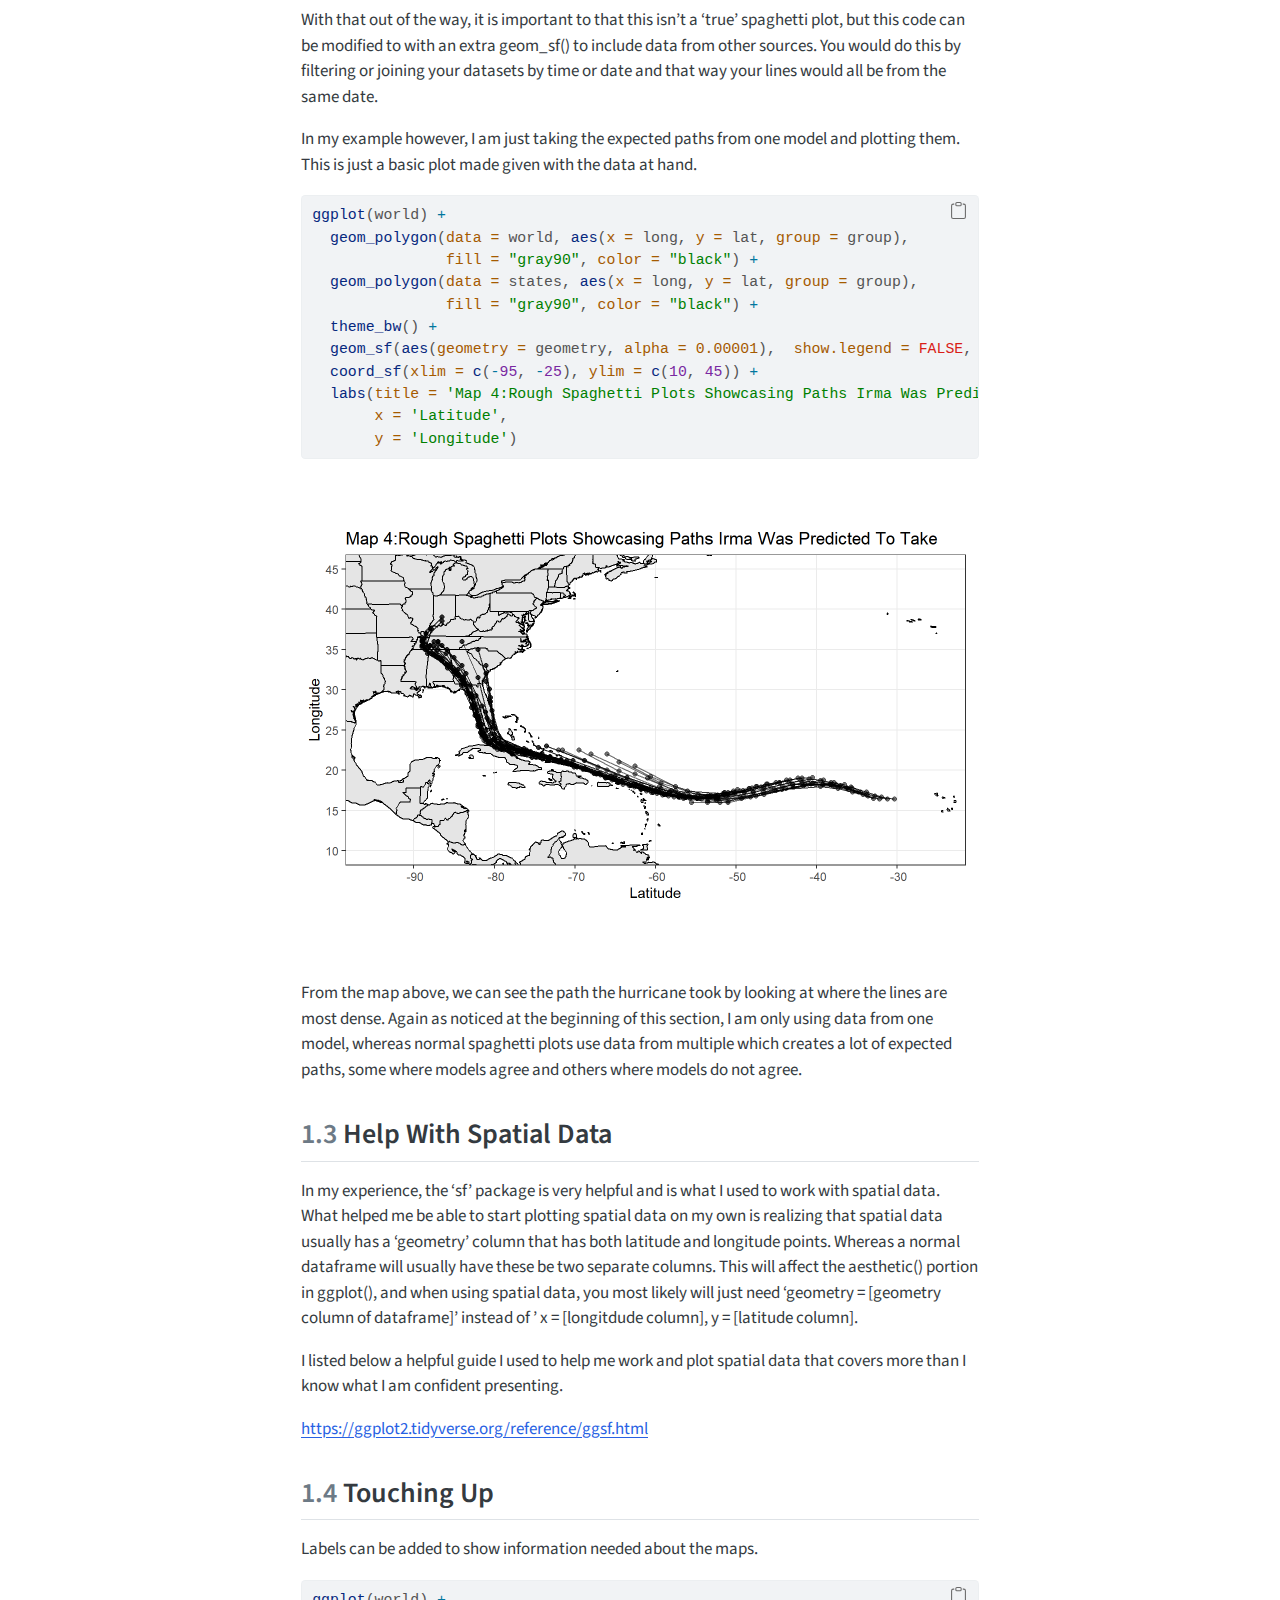
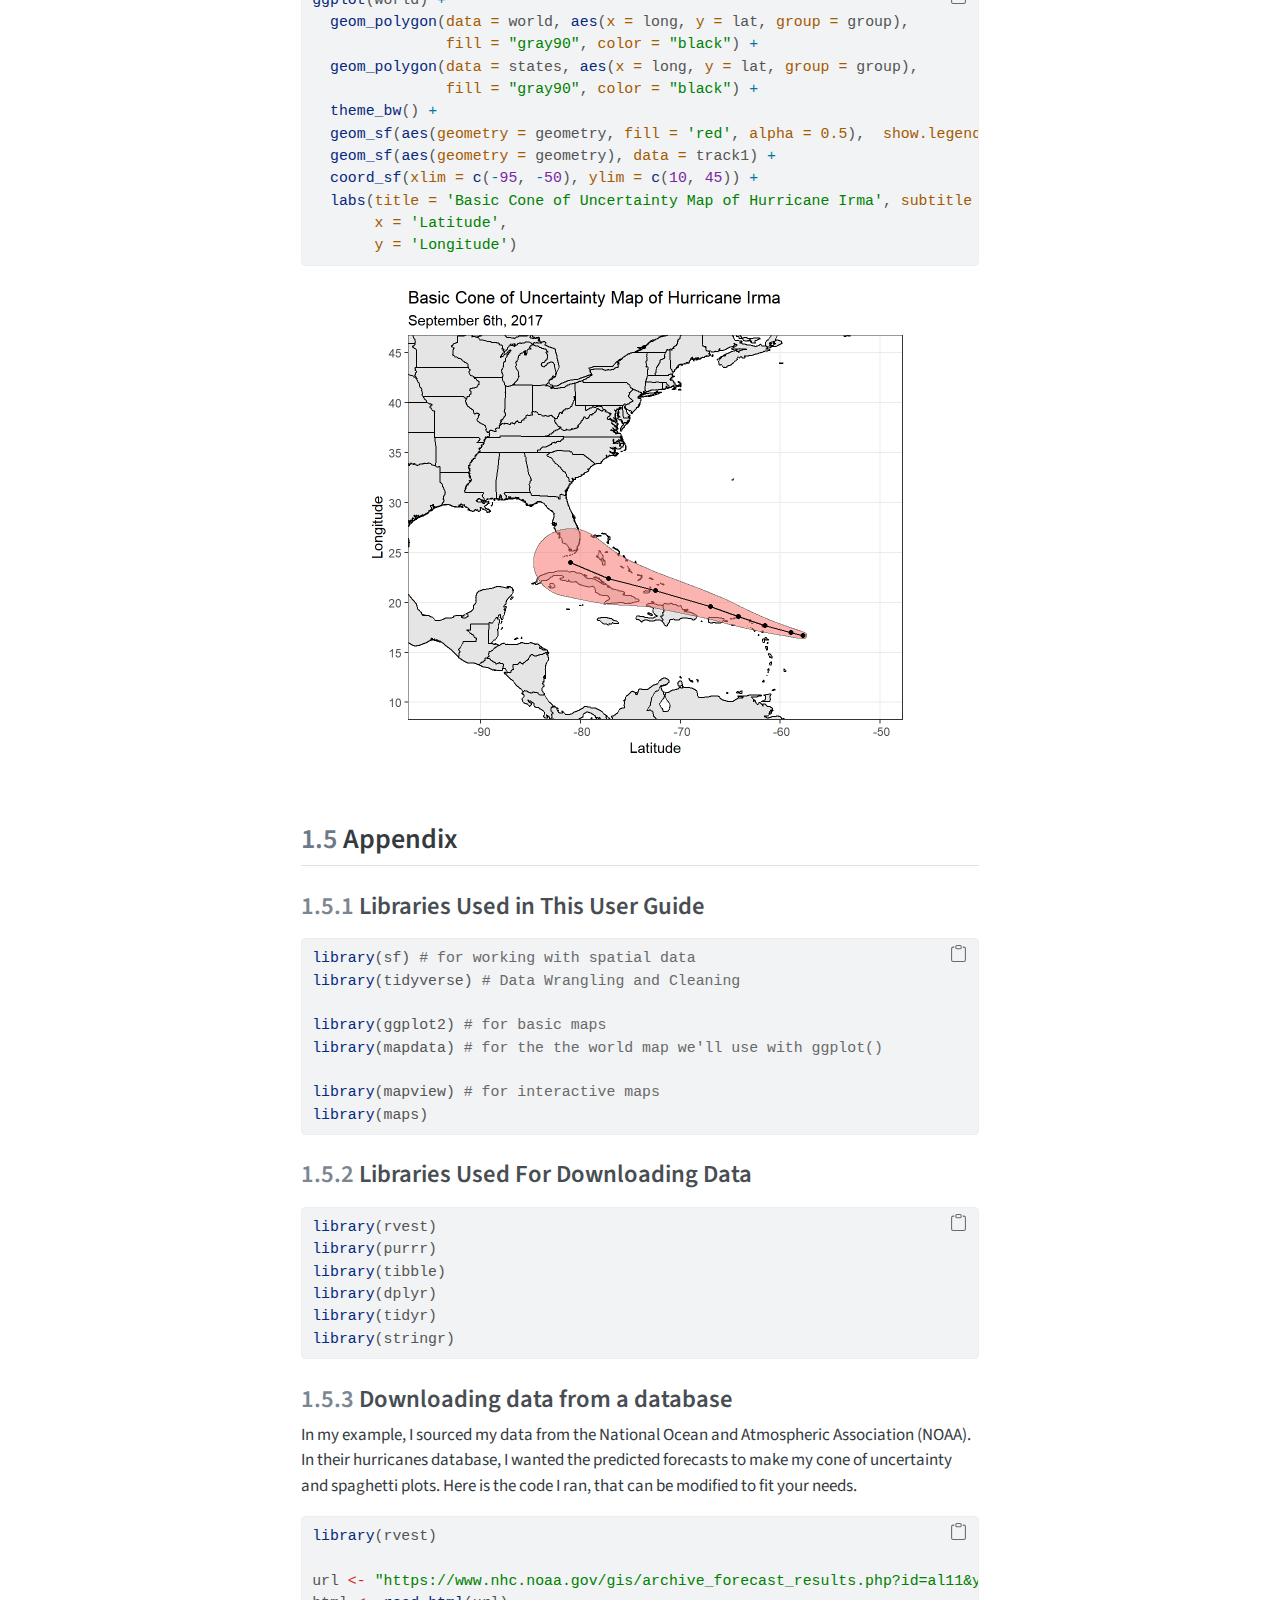
==== commit 287e1203: "All other examples using other data was removed" ====
--- a/docs/guide.html
+++ b/docs/guide.html
@@ -6,9 +6,9 @@
 
 <meta name="viewport" content="width=device-width, initial-scale=1.0, user-scalable=yes">
 
-<meta name="dcterms.date" content="2025-02-16">
-
-<title>User Guide: Annual Review Article Topic - 1&nbsp; User Guide</title>
+<meta name="dcterms.date" content="2025-03-21">
+
+<title>User Guide: Annual Review Article Topic - 1&nbsp; How to Communicate Hurricane Forecast Uncertainty in Different Ways</title>
 <style>
 code{white-space: pre-wrap;}
 span.smallcaps{font-variant: small-caps;}
@@ -20,6 +20,40 @@
   width: 0.8em;
   margin: 0 0.8em 0.2em -1em; /* quarto-specific, see https://github.com/quarto-dev/quarto-cli/issues/4556 */ 
   vertical-align: middle;
+}
+/* CSS for syntax highlighting */
+pre > code.sourceCode { white-space: pre; position: relative; }
+pre > code.sourceCode > span { line-height: 1.25; }
+pre > code.sourceCode > span:empty { height: 1.2em; }
+.sourceCode { overflow: visible; }
+code.sourceCode > span { color: inherit; text-decoration: inherit; }
+div.sourceCode { margin: 1em 0; }
+pre.sourceCode { margin: 0; }
+@media screen {
+div.sourceCode { overflow: auto; }
+}
+@media print {
+pre > code.sourceCode { white-space: pre-wrap; }
+pre > code.sourceCode > span { text-indent: -5em; padding-left: 5em; }
+}
+pre.numberSource code
+  { counter-reset: source-line 0; }
+pre.numberSource code > span
+  { position: relative; left: -4em; counter-increment: source-line; }
+pre.numberSource code > span > a:first-child::before
+  { content: counter(source-line);
+    position: relative; left: -1em; text-align: right; vertical-align: baseline;
+    border: none; display: inline-block;
+    -webkit-touch-callout: none; -webkit-user-select: none;
+    -khtml-user-select: none; -moz-user-select: none;
+    -ms-user-select: none; user-select: none;
+    padding: 0 4px; width: 4em;
+  }
+pre.numberSource { margin-left: 3em;  padding-left: 4px; }
+div.sourceCode
+  {   }
+@media screen {
+pre > code.sourceCode > span > a:first-child::before { text-decoration: underline; }
 }
 </style>
 
@@ -82,7 +116,7 @@
       <button type="button" class="quarto-btn-toggle btn" data-bs-toggle="collapse" data-bs-target=".quarto-sidebar-collapse-item" aria-controls="quarto-sidebar" aria-expanded="false" aria-label="Toggle sidebar navigation" onclick="if (window.quartoToggleHeadroom) { window.quartoToggleHeadroom(); }">
         <i class="bi bi-layout-text-sidebar-reverse"></i>
       </button>
-        <nav class="quarto-page-breadcrumbs" aria-label="breadcrumb"><ol class="breadcrumb"><li class="breadcrumb-item"><a href="./guide.html"><span class="chapter-number">1</span>&nbsp; <span class="chapter-title">User Guide</span></a></li></ol></nav>
+        <nav class="quarto-page-breadcrumbs" aria-label="breadcrumb"><ol class="breadcrumb"><li class="breadcrumb-item"><a href="./guide.html"><span class="chapter-number">1</span>&nbsp; <span class="chapter-title">How to Communicate Hurricane Forecast Uncertainty in Different Ways</span></a></li></ol></nav>
         <a class="flex-grow-1" role="button" data-bs-toggle="collapse" data-bs-target=".quarto-sidebar-collapse-item" aria-controls="quarto-sidebar" aria-expanded="false" aria-label="Toggle sidebar navigation" onclick="if (window.quartoToggleHeadroom) { window.quartoToggleHeadroom(); }">      
         </a>
       <button type="button" class="btn quarto-search-button" aria-label="" onclick="window.quartoOpenSearch();">
@@ -116,7 +150,7 @@
         <li class="sidebar-item">
   <div class="sidebar-item-container"> 
   <a href="./guide.html" class="sidebar-item-text sidebar-link active">
- <span class="menu-text"><span class="chapter-number">1</span>&nbsp; <span class="chapter-title">User Guide</span></span></a>
+ <span class="menu-text"><span class="chapter-number">1</span>&nbsp; <span class="chapter-title">How to Communicate Hurricane Forecast Uncertainty in Different Ways</span></span></a>
   </div>
 </li>
         <li class="sidebar-item">
@@ -160,14 +194,40 @@
 <div id="quarto-sidebar-glass" class="quarto-sidebar-collapse-item" data-bs-toggle="collapse" data-bs-target=".quarto-sidebar-collapse-item"></div>
 <!-- margin-sidebar -->
     <div id="quarto-margin-sidebar" class="sidebar margin-sidebar">
-        
+        <nav id="TOC" role="doc-toc" class="toc-active">
+    <h2 id="toc-title">Table of contents</h2>
+   
+  <ul>
+  <li><a href="#introduction" id="toc-introduction" class="nav-link active" data-scroll-target="#introduction"><span class="header-section-number">1.1</span> Introduction</a>
+  <ul class="collapse">
+  <li><a href="#what-is-hurricane-forecast-uncertainty" id="toc-what-is-hurricane-forecast-uncertainty" class="nav-link" data-scroll-target="#what-is-hurricane-forecast-uncertainty"><span class="header-section-number">1.1.1</span> What is Hurricane Forecast Uncertainty?</a></li>
+  <li><a href="#what-makes-a-graphic-good" id="toc-what-makes-a-graphic-good" class="nav-link" data-scroll-target="#what-makes-a-graphic-good"><span class="header-section-number">1.1.2</span> What Makes a Graphic Good?</a></li>
+  <li><a href="#structure-of-this-user-guide" id="toc-structure-of-this-user-guide" class="nav-link" data-scroll-target="#structure-of-this-user-guide"><span class="header-section-number">1.1.3</span> Structure of this User Guide</a></li>
+  <li><a href="#comparing-the-strengths-and-weaknesses-of-different-hurricane-graphics" id="toc-comparing-the-strengths-and-weaknesses-of-different-hurricane-graphics" class="nav-link" data-scroll-target="#comparing-the-strengths-and-weaknesses-of-different-hurricane-graphics"><span class="header-section-number">1.1.4</span> Comparing the Strengths and Weaknesses of Different Hurricane Graphics</a></li>
+  </ul></li>
+  <li><a href="#making-hurricane-maps-in-r" id="toc-making-hurricane-maps-in-r" class="nav-link" data-scroll-target="#making-hurricane-maps-in-r"><span class="header-section-number">1.2</span> Making Hurricane Maps in R</a>
+  <ul class="collapse">
+  <li><a href="#the-cone-of-uncertainty" id="toc-the-cone-of-uncertainty" class="nav-link" data-scroll-target="#the-cone-of-uncertainty"><span class="header-section-number">1.2.1</span> The Cone of Uncertainty</a></li>
+  <li><a href="#spaghetti-plots" id="toc-spaghetti-plots" class="nav-link" data-scroll-target="#spaghetti-plots"><span class="header-section-number">1.2.2</span> Spaghetti Plots</a></li>
+  </ul></li>
+  <li><a href="#help-with-spatial-data" id="toc-help-with-spatial-data" class="nav-link" data-scroll-target="#help-with-spatial-data"><span class="header-section-number">1.3</span> Help With Spatial Data</a></li>
+  <li><a href="#touching-up" id="toc-touching-up" class="nav-link" data-scroll-target="#touching-up"><span class="header-section-number">1.4</span> Touching Up</a></li>
+  <li><a href="#appendix" id="toc-appendix" class="nav-link" data-scroll-target="#appendix"><span class="header-section-number">1.5</span> Appendix</a>
+  <ul class="collapse">
+  <li><a href="#libraries-used-in-this-user-guide" id="toc-libraries-used-in-this-user-guide" class="nav-link" data-scroll-target="#libraries-used-in-this-user-guide"><span class="header-section-number">1.5.1</span> Libraries Used in This User Guide</a></li>
+  <li><a href="#libraries-used-for-downloading-data" id="toc-libraries-used-for-downloading-data" class="nav-link" data-scroll-target="#libraries-used-for-downloading-data"><span class="header-section-number">1.5.2</span> Libraries Used For Downloading Data</a></li>
+  <li><a href="#downloading-data-from-a-database" id="toc-downloading-data-from-a-database" class="nav-link" data-scroll-target="#downloading-data-from-a-database"><span class="header-section-number">1.5.3</span> Downloading data from a database</a></li>
+  </ul></li>
+  <li><a href="#references" id="toc-references" class="nav-link" data-scroll-target="#references"><span class="header-section-number">1.6</span> References</a></li>
+  </ul>
+</nav>
     </div>
 <!-- main -->
 <main class="content" id="quarto-document-content">
 
 <header id="title-block-header" class="quarto-title-block default">
 <div class="quarto-title">
-<h1 class="title"><span class="chapter-number">1</span>&nbsp; <span class="chapter-title">User Guide</span></h1>
+<h1 class="title"><span class="chapter-number">1</span>&nbsp; <span class="chapter-title">How to Communicate Hurricane Forecast Uncertainty in Different Ways</span></h1>
 </div>
 
 
@@ -178,7 +238,7 @@
     <div>
     <div class="quarto-title-meta-heading">Published</div>
     <div class="quarto-title-meta-contents">
-      <p class="date">February 16, 2025</p>
+      <p class="date">March 21, 2025</p>
     </div>
   </div>
   
@@ -190,10 +250,479 @@
 </header>
 
 
-<p>First off, you should change this section title to something more appropriate.</p>
-<p>Next, well, that’s up to you. Good luck!</p>
-
-
+<section id="introduction" class="level2" data-number="1.1">
+<h2 data-number="1.1" class="anchored" data-anchor-id="introduction"><span class="header-section-number">1.1</span> Introduction</h2>
+<p>Natural hazards such as hurricanes, floods, volcanic eruptions, and earthquakes have the potential to impact large populations, making effective mass communication a critical component of disaster preparedness and response. They can cause panic and fear, and people in hurricane-prone areas want to know as much as they can about them when they happen. Hurricanes present a unique challenge due to the inherent uncertainty in their formation, movement, and impact. Forecasting efforts, particularly in the United States, rely on probabilistic models to estimate storm paths, intensity, and associated hazards such as wind damage and storm surges. Administrations like the National Weather Service and the National Ocean and Atmospheric Administration release hazard maps that indicate different levels of information such as cone of uncertainty maps and spaghetti plots. Even with alternative representations, there are many challenges that remain to ensure that the public understands the full scope of hurricane impacts beyond just the predicted track.</p>
+<section id="what-is-hurricane-forecast-uncertainty" class="level3" data-number="1.1.1">
+<h3 data-number="1.1.1" class="anchored" data-anchor-id="what-is-hurricane-forecast-uncertainty"><span class="header-section-number">1.1.1</span> What is Hurricane Forecast Uncertainty?</h3>
+<p>Uncertainty, at its core, refers to anything that is not certain. However, its interpretation varies by discipline. Scientists often view uncertainty as any form of unpredictability, whether it is quantifiable or not.</p>
+<p>To better structure uncertainty, many frameworks categorize it into three main types:</p>
+<ul>
+<li><p>Aleatory Uncertainty (Randomness in Nature) –</p>
+<ul>
+<li><p>This refers to inherent unpredictability due to natural variability, such as a coin flip or the path of a hurricane.</p></li>
+<li><p>It is expressed through probabilities and statistical distributions.</p></li>
+</ul></li>
+<li><p>Epistemic Uncertainty (Knowledge Gaps in Modeling) –</p>
+<ul>
+<li><p>This arises from limitations in data, models, and assumptions.</p></li>
+<li><p>It reflects an incomplete understanding of a system</p></li>
+<li><p>Can also be expressed through probability distributions, confidence intervals, or alternative scenarios</p></li>
+</ul></li>
+<li><p>Ontological Uncertainty (Limits of the Modeling Process) –</p>
+<ul>
+<li><p>This represents uncertainty about the entire modeling framework itself.</p></li>
+<li><p>It refers to uncertainties stemming from things we are not aware of, leading to errors in models that are not noticed</p></li>
+<li><p>More challenging to convey, often requires qualitative confidence assessments</p></li>
+</ul></li>
+</ul>
+<p>Aleatory uncertainty arises from the natural randomness of hurricane behavior, such as variations in track, intensity, wind speeds, and landfall location.</p>
+<p>Epistemic uncertainty stems from knowledge gaps in atmospheric science and forecasting models, including limitations in data collection and model assumptions.</p>
+<p>Lastly, ontological uncertainty reflects the fundamental limitations of our modeling approaches—some aspects of hurricane behavior may be unpredictable or beyond the scope of current scientific understanding.</p>
+<p>Understanding the different types of uncertainty associated with hurricanes is essential for improving both forecasting and public response.</p>
+<p><span class="citation" data-cites="spiegelhalterRiskUncertaintyCommunication2017">(<a href="references.html#ref-spiegelhalterRiskUncertaintyCommunication2017" role="doc-biblioref"><strong>spiegelhalterRiskUncertaintyCommunication2017?</strong></a>)</span></p>
+</section>
+<section id="what-makes-a-graphic-good" class="level3" data-number="1.1.2">
+<h3 data-number="1.1.2" class="anchored" data-anchor-id="what-makes-a-graphic-good"><span class="header-section-number">1.1.2</span> What Makes a Graphic Good?</h3>
+<p>Of course, you want to follow some core basics:</p>
+<ul>
+<li><p>Choose easy to read colors</p></li>
+<li><p>Have clear labels and legends</p></li>
+<li><p>Don’t add complex shapes or unnecessary chart</p></li>
+</ul>
+<p>When making a grahic to communicate uncertainty, assume that people have low numeracy and accommodate your visualization to fit their needs. This means adopting a less is more approach. Having too much information on one visualization is not a good idea. Consider taking that information and making multiple graphics to complement each other. For hurricanes, we have many types of hazard maps: wind maps, flood maps, surge maps. If all the information of these maps were combined with a cone of uncertainty map or spaghetti plot, things could get to painful to look at.</p>
+<p>A good way to check you are making a good graphic is that it follows what you want to communicate and achieves it well. Studying your map for all the possible ways it may be misunderstood, avoiding chart junk, and aiming for a balanced level of simplicity and complexity. <span class="citation" data-cites="spiegelhalterRiskUncertaintyCommunication2017">(<a href="references.html#ref-spiegelhalterRiskUncertaintyCommunication2017" role="doc-biblioref"><strong>spiegelhalterRiskUncertaintyCommunication2017?</strong></a>)</span></p>
+</section>
+<section id="structure-of-this-user-guide" class="level3" data-number="1.1.3">
+<h3 data-number="1.1.3" class="anchored" data-anchor-id="structure-of-this-user-guide"><span class="header-section-number">1.1.3</span> Structure of this User Guide</h3>
+<p>This user guide aims to clarify these types of uncertainty and their implications for hurricane forecasting and risk communication. By improving our understanding of uncertainty, we can enhance public awareness, emergency response strategies, and the effectiveness of hazard communication tools.</p>
+</section>
+<section id="comparing-the-strengths-and-weaknesses-of-different-hurricane-graphics" class="level3" data-number="1.1.4">
+<h3 data-number="1.1.4" class="anchored" data-anchor-id="comparing-the-strengths-and-weaknesses-of-different-hurricane-graphics"><span class="header-section-number">1.1.4</span> Comparing the Strengths and Weaknesses of Different Hurricane Graphics</h3>
+<section id="cone-of-uncertainty-maps" class="level4" data-number="1.1.4.1">
+<h4 data-number="1.1.4.1" class="anchored" data-anchor-id="cone-of-uncertainty-maps"><span class="header-section-number">1.1.4.1</span> Cone of Uncertainty Maps</h4>
+<p>A key tool in hurricane communication is the National Hurricane Center’s (NHC) cone of uncertainty, which represents the likely path of a tropical cyclone based on historical forecast errors. In media, the cone is presented in a wide variety of formats, sometimes without the central path.</p>
+<p>A strength of the cone is that it is designed to show where the center of the storm will remain. The cone is based on past performances of recent hurricanes, it predicts that the eye of the storm will stay in the cone 60-70% of the time. However this is kind of where the strengths of the cone of uncertainty.</p>
+<p>People are very uncertain about the cone of uncertainty. Public interpretation of this visualization is often flawed. People do not do well with complex graphs, that cone may appear to be the categorical danger zone of the storm. They may trust the central path too much. The size of the hurricane is not really stated or implied and people may get confused on just where we can really expect damage if the hurricane stays on the line or straws away from it.</p>
+<div class="quarto-figure quarto-figure-center">
+<figure class="figure">
+<p><img src="Graphics/Cone-of-uncertainty-for-Hurricane-Irma-Source-NOAA-National-Weather-Service.png" class="img-fluid figure-img" width="672"></p>
+<figcaption>Figure 1. Cone of Uncertainty Map of Hurricane Irma : We can be 60-70% sure the hurricane will stay within the cone. This map also shows the expected wind speeds at the eye and places that are put under hurricane and tropical storm warnings and watches. It does fail to capture the size of the hurricane and what areas would be affected had a hurricane cross their path.</figcaption>
+</figure>
+</div>
+</section>
+<section id="spaghetti-plots-ensemble-lines" class="level4" data-number="1.1.4.2">
+<h4 data-number="1.1.4.2" class="anchored" data-anchor-id="spaghetti-plots-ensemble-lines"><span class="header-section-number">1.1.4.2</span> Spaghetti Plots / Ensemble Lines</h4>
+<p>Spaghetti plots showing possible paths of the hurricane have also been tried to communicate hurricane risk. They are the visualization of the eye path of a hurricane using multiple algorithms to determine where the algorithms agree the hurricane will travel. There will a packly dense area of lines and a lot of wild lines that seem to be traveling to places unexpected.</p>
+<p>The biggest weakness of a spaghetti plot is they can be really complex. Confusion comes when looking where a line strikes a state. If it city is overlapped with a line, does that mean it is more likely to be hit than the city next to with no line overlapping it? No.&nbsp;But people can misunderstand these maps to be like that. Look at Figure 2 which showcases a spaghetti plot of Hurricane Dorian. At the time, President Trump declared on twitter that one of the states that will be hit will be Alabama with Figure 2 supporting his claim. The National Weather Service (NWS) in Birmingham had to announce on twitter that “Alabama will NOT see any impacts from Dorian.” In the end, Alabama did not see any impact, but we are left with a confusing map that can be easily misinterpreted.</p>
+<div class="quarto-figure quarto-figure-center">
+<figure class="figure">
+<p><img src="Graphics/Hurricane_Dorian_spaghetti_plot.jpg" class="img-fluid figure-img" width="671"></p>
+<figcaption>Figure 2. Hurricane Dorian Spaghetti Plot: This plot is very messy and intimidating for those that do not know how to read it. It even states that if this chart causes confusion, please it ignore it. Essentially, you want to look where the lines are most dense as that is where the hurricane is most likely to travel. Even if a state like Alabama has lines crossing the borders, because it is far way from the dense area of lines, it is very unlikely that the hurricane will even cross or enter Alabama.</figcaption>
+</figure>
+</div>
+<p>More recently, researchers like Lace Padilla are studying how to reduce misinterpretation and minimize uncertainty in hurricane maps. Using data from Hurricane Rita, in Figure 3, an example of a good spaghetti plot she published is one that keeps the lines in the most dense zone, simplifies them, and adds a circle along the lines to represent the size of the hurricane. It complements the strengths and weaknesses of a spaghetti plot. <span class="citation" data-cites="padillaPowerfulInfluenceMarks2020">(<a href="references.html#ref-padillaPowerfulInfluenceMarks2020" role="doc-biblioref"><strong>padillaPowerfulInfluenceMarks2020?</strong></a>)</span> <span class="citation" data-cites="liu2019">(<a href="references.html#ref-liu2019" role="doc-biblioref"><strong>liu2019?</strong></a>)</span></p>
+<div class="quarto-figure quarto-figure-center">
+<figure class="figure">
+<p><img src="Graphics/Good_ensemble_plot.png" class="img-fluid figure-img" width="669"></p>
+<figcaption>Figure 3. Hurricane Rita Spaghetti Plot: This was the best model Researcher Lace Padilla came up with that minimized confusion, but did not eliminate it. It is very informative, it shows the expected hurricane category and size as the lines go on. The confusion from the extra lines is erased, but as a result, some new confusion can be brought as people may think the hurricane will not stray out away from a line.</figcaption>
+</figure>
+</div>
+</section>
+</section>
+</section>
+<section id="making-hurricane-maps-in-r" class="level2" data-number="1.2">
+<h2 data-number="1.2" class="anchored" data-anchor-id="making-hurricane-maps-in-r"><span class="header-section-number">1.2</span> Making Hurricane Maps in R</h2>
+<p>A hazard map will never be 100% certain, but there are ways to balance both simplicity and complexity to minimize misinterpretation so that the general public can better understand what the map is trying to convey.</p>
+<p>This user guide assumes you have the data neccessary to create these maps. If you need data, the appendix has a script that downloads data from a webstie. If you modify the script to fit your needs, you can download data from the databases you need.</p>
+<p>Some basic knowledge of the ‘ggplot2’ package is also assumed. To code these spatial datasets, I will be using the geom_sf() function in the ‘ggplot2’ package.</p>
+<p>Here are the libraries necessary needed for this process. (NOTE: Other libraries will be needed if loading in data from a website, they are listed in the chunked they are used in below as well as the Appendix)</p>
+<div class="cell">
+<div class="sourceCode cell-code" id="cb1"><pre class="sourceCode r code-with-copy"><code class="sourceCode r"><span id="cb1-1"><a href="#cb1-1" aria-hidden="true" tabindex="-1"></a><span class="fu">library</span>(sf) <span class="co"># for working with spatial data</span></span></code><button title="Copy to Clipboard" class="code-copy-button"><i class="bi"></i></button></pre></div>
+<div class="cell-output cell-output-stderr">
+<pre><code>Linking to GEOS 3.13.0, GDAL 3.10.1, PROJ 9.5.1; sf_use_s2() is TRUE</code></pre>
+</div>
+<div class="sourceCode cell-code" id="cb3"><pre class="sourceCode r code-with-copy"><code class="sourceCode r"><span id="cb3-1"><a href="#cb3-1" aria-hidden="true" tabindex="-1"></a><span class="fu">library</span>(tidyverse) <span class="co"># Data Wrangling and Cleaning </span></span></code><button title="Copy to Clipboard" class="code-copy-button"><i class="bi"></i></button></pre></div>
+<div class="cell-output cell-output-stderr">
+<pre><code>Warning: package 'tibble' was built under R version 4.4.3</code></pre>
+</div>
+<div class="cell-output cell-output-stderr">
+<pre><code>Warning: package 'purrr' was built under R version 4.4.3</code></pre>
+</div>
+<div class="cell-output cell-output-stderr">
+<pre><code>Warning: package 'stringr' was built under R version 4.4.3</code></pre>
+</div>
+<div class="cell-output cell-output-stderr">
+<pre><code>── Attaching core tidyverse packages ──────────────────────── tidyverse 2.0.0 ──
+✔ dplyr     1.1.4     ✔ readr     2.1.5
+✔ forcats   1.0.0     ✔ stringr   1.5.1
+✔ ggplot2   3.5.1     ✔ tibble    3.2.1
+✔ lubridate 1.9.4     ✔ tidyr     1.3.1
+✔ purrr     1.0.4     </code></pre>
+</div>
+<div class="cell-output cell-output-stderr">
+<pre><code>── Conflicts ────────────────────────────────────────── tidyverse_conflicts() ──
+✖ dplyr::filter() masks stats::filter()
+✖ dplyr::lag()    masks stats::lag()
+ℹ Use the conflicted package (&lt;http://conflicted.r-lib.org/&gt;) to force all conflicts to become errors</code></pre>
+</div>
+<div class="sourceCode cell-code" id="cb9"><pre class="sourceCode r code-with-copy"><code class="sourceCode r"><span id="cb9-1"><a href="#cb9-1" aria-hidden="true" tabindex="-1"></a><span class="fu">library</span>(ggplot2) <span class="co"># for basic maps</span></span>
+<span id="cb9-2"><a href="#cb9-2" aria-hidden="true" tabindex="-1"></a><span class="fu">library</span>(mapdata) <span class="co"># for the the world map we'll use with ggplot()</span></span></code><button title="Copy to Clipboard" class="code-copy-button"><i class="bi"></i></button></pre></div>
+<div class="cell-output cell-output-stderr">
+<pre><code>Warning: package 'mapdata' was built under R version 4.4.3</code></pre>
+</div>
+<div class="cell-output cell-output-stderr">
+<pre><code>Loading required package: maps</code></pre>
+</div>
+<div class="cell-output cell-output-stderr">
+<pre><code>Warning: package 'maps' was built under R version 4.4.3</code></pre>
+</div>
+<div class="cell-output cell-output-stderr">
+<pre><code>
+Attaching package: 'maps'
+
+The following object is masked from 'package:purrr':
+
+    map</code></pre>
+</div>
+<div class="sourceCode cell-code" id="cb14"><pre class="sourceCode r code-with-copy"><code class="sourceCode r"><span id="cb14-1"><a href="#cb14-1" aria-hidden="true" tabindex="-1"></a><span class="fu">library</span>(mapview) <span class="co"># for interactive maps </span></span></code><button title="Copy to Clipboard" class="code-copy-button"><i class="bi"></i></button></pre></div>
+<div class="cell-output cell-output-stderr">
+<pre><code>Warning: package 'mapview' was built under R version 4.4.3</code></pre>
+</div>
+<div class="sourceCode cell-code" id="cb16"><pre class="sourceCode r code-with-copy"><code class="sourceCode r"><span id="cb16-1"><a href="#cb16-1" aria-hidden="true" tabindex="-1"></a><span class="fu">library</span>(maps) </span></code><button title="Copy to Clipboard" class="code-copy-button"><i class="bi"></i></button></pre></div>
+</div>
+<p>For the world map in ggplot(), we’ll need this. We will save the world and states dataframes from the ‘mapdata’ package into variables to use for plotting.</p>
+<div class="cell">
+<div class="sourceCode cell-code" id="cb17"><pre class="sourceCode r code-with-copy"><code class="sourceCode r"><span id="cb17-1"><a href="#cb17-1" aria-hidden="true" tabindex="-1"></a>world <span class="ot">&lt;-</span> <span class="fu">map_data</span>(<span class="st">"world"</span>)</span>
+<span id="cb17-2"><a href="#cb17-2" aria-hidden="true" tabindex="-1"></a>states <span class="ot">&lt;-</span> <span class="fu">map_data</span>(<span class="st">'state'</span>)</span></code><button title="Copy to Clipboard" class="code-copy-button"><i class="bi"></i></button></pre></div>
+</div>
+<p>Next we’ll make the base map we will be making hazard maps on, the map of the world (with the United States borders being visible)! We’ll use ggplot() and geom_polygon() to do this. Mapping this follows basic ggplot() rules, but make sure to have “group = group” in the aesethics for geom_polygon() to prevent borders from wanting to conncet to each other.</p>
+<div class="cell">
+<div class="sourceCode cell-code" id="cb18"><pre class="sourceCode r code-with-copy"><code class="sourceCode r"><span id="cb18-1"><a href="#cb18-1" aria-hidden="true" tabindex="-1"></a><span class="fu">ggplot</span>() <span class="sc">+</span> </span>
+<span id="cb18-2"><a href="#cb18-2" aria-hidden="true" tabindex="-1"></a>  <span class="fu">geom_polygon</span>(<span class="at">data =</span> world, <span class="fu">aes</span>(<span class="at">x =</span> long, <span class="at">y =</span> lat, <span class="at">group =</span> group), </span>
+<span id="cb18-3"><a href="#cb18-3" aria-hidden="true" tabindex="-1"></a>                             <span class="at">fill =</span> <span class="st">"gray90"</span>, <span class="at">color =</span> <span class="st">"black"</span>) <span class="sc">+</span></span>
+<span id="cb18-4"><a href="#cb18-4" aria-hidden="true" tabindex="-1"></a>  <span class="fu">geom_polygon</span>(<span class="at">data =</span> states, <span class="fu">aes</span>(<span class="at">x =</span> long, <span class="at">y =</span> lat, <span class="at">group =</span> group), </span>
+<span id="cb18-5"><a href="#cb18-5" aria-hidden="true" tabindex="-1"></a>               <span class="at">fill =</span> <span class="st">"gray90"</span>, <span class="at">color =</span> <span class="st">"black"</span>)</span></code><button title="Copy to Clipboard" class="code-copy-button"><i class="bi"></i></button></pre></div>
+<div class="cell-output-display">
+<div>
+<figure class="figure">
+<p><img src="guide_files/figure-html/unnamed-chunk-3-1.png" class="img-fluid figure-img" width="672"></p>
+</figure>
+</div>
+</div>
+</div>
+<p>Now I can load in my code. As mentioned before please see the appendix if you need to download code from a website. The code used in this User Guide comes only from one website, there was trouble keeping code from other databases as some files were too big for GitHub for them to be pushed.</p>
+<div class="cell">
+<div class="sourceCode cell-code" id="cb19"><pre class="sourceCode r code-with-copy"><code class="sourceCode r"><span id="cb19-1"><a href="#cb19-1" aria-hidden="true" tabindex="-1"></a><span class="fu">library</span>(rvest)</span></code><button title="Copy to Clipboard" class="code-copy-button"><i class="bi"></i></button></pre></div>
+<div class="cell-output cell-output-stderr">
+<pre><code>Warning: package 'rvest' was built under R version 4.4.3</code></pre>
+</div>
+<div class="cell-output cell-output-stderr">
+<pre><code>
+Attaching package: 'rvest'</code></pre>
+</div>
+<div class="cell-output cell-output-stderr">
+<pre><code>The following object is masked from 'package:readr':
+
+    guess_encoding</code></pre>
+</div>
+<div class="sourceCode cell-code" id="cb23"><pre class="sourceCode r code-with-copy"><code class="sourceCode r"><span id="cb23-1"><a href="#cb23-1" aria-hidden="true" tabindex="-1"></a>url <span class="ot">&lt;-</span> <span class="st">"https://www.nhc.noaa.gov/gis/archive_forecast_results.php?id=al11&amp;year=2017&amp;name=Hurricane%20IRMA"</span></span>
+<span id="cb23-2"><a href="#cb23-2" aria-hidden="true" tabindex="-1"></a>html <span class="ot">&lt;-</span> <span class="fu">read_html</span>(url)</span>
+<span id="cb23-3"><a href="#cb23-3" aria-hidden="true" tabindex="-1"></a>links <span class="ot">&lt;-</span> <span class="fu">html_nodes</span>(html, <span class="st">".content a"</span>)</span>
+<span id="cb23-4"><a href="#cb23-4" aria-hidden="true" tabindex="-1"></a>kmz_links <span class="ot">&lt;-</span> <span class="fu">sapply</span>(links, html_attr,  <span class="at">name =</span> <span class="st">"href"</span>)</span>
+<span id="cb23-5"><a href="#cb23-5" aria-hidden="true" tabindex="-1"></a>kmz_links <span class="ot">&lt;-</span> kmz_links[<span class="fu">grepl</span>(<span class="st">"kmz$"</span>, kmz_links)]</span>
+<span id="cb23-6"><a href="#cb23-6" aria-hidden="true" tabindex="-1"></a></span>
+<span id="cb23-7"><a href="#cb23-7" aria-hidden="true" tabindex="-1"></a><span class="fu">library</span>(purrr)</span>
+<span id="cb23-8"><a href="#cb23-8" aria-hidden="true" tabindex="-1"></a><span class="fu">library</span>(tibble)</span>
+<span id="cb23-9"><a href="#cb23-9" aria-hidden="true" tabindex="-1"></a><span class="fu">library</span>(dplyr)</span>
+<span id="cb23-10"><a href="#cb23-10" aria-hidden="true" tabindex="-1"></a><span class="fu">library</span>(tidyr)</span>
+<span id="cb23-11"><a href="#cb23-11" aria-hidden="true" tabindex="-1"></a><span class="fu">library</span>(stringr)</span>
+<span id="cb23-12"><a href="#cb23-12" aria-hidden="true" tabindex="-1"></a></span>
+<span id="cb23-13"><a href="#cb23-13" aria-hidden="true" tabindex="-1"></a><span class="co"># Create a data frame that has everything</span></span>
+<span id="cb23-14"><a href="#cb23-14" aria-hidden="true" tabindex="-1"></a>storm_tracks <span class="ot">&lt;-</span> <span class="fu">tibble</span>(<span class="at">link =</span> kmz_links,</span>
+<span id="cb23-15"><a href="#cb23-15" aria-hidden="true" tabindex="-1"></a>                       <span class="at">storm =</span> <span class="fu">str_extract</span>(link, <span class="st">"[A-Z</span><span class="sc">\\</span><span class="st">d]{8}"</span>),</span>
+<span id="cb23-16"><a href="#cb23-16" aria-hidden="true" tabindex="-1"></a>                       <span class="at">time =</span> <span class="fu">str_extract</span>(link, <span class="st">"_[</span><span class="sc">\\</span><span class="st">dAadv]{6,7}"</span>),</span>
+<span id="cb23-17"><a href="#cb23-17" aria-hidden="true" tabindex="-1"></a>                       <span class="at">type =</span> <span class="fu">str_extract</span>(link, <span class="st">"CONE|TRACK|WW"</span>),</span>
+<span id="cb23-18"><a href="#cb23-18" aria-hidden="true" tabindex="-1"></a>                       <span class="at">filename =</span> <span class="fu">str_remove</span>(link, <span class="st">"../storm_graphics/api"</span>)) <span class="sc">|&gt;</span></span>
+<span id="cb23-19"><a href="#cb23-19" aria-hidden="true" tabindex="-1"></a>  <span class="fu">mutate</span>(<span class="at">url =</span> <span class="fu">paste0</span>(<span class="st">"https://www.nhc.noaa.gov/gis/"</span>, link),</span>
+<span id="cb23-20"><a href="#cb23-20" aria-hidden="true" tabindex="-1"></a>         <span class="at">filename =</span> <span class="fu">paste0</span>(<span class="st">"data"</span>, filename))</span>
+<span id="cb23-21"><a href="#cb23-21" aria-hidden="true" tabindex="-1"></a></span>
+<span id="cb23-22"><a href="#cb23-22" aria-hidden="true" tabindex="-1"></a>storm_tracks <span class="ot">&lt;-</span> storm_tracks <span class="sc">|&gt;</span></span>
+<span id="cb23-23"><a href="#cb23-23" aria-hidden="true" tabindex="-1"></a>  <span class="fu">mutate</span>(<span class="at">filename =</span> <span class="fu">gsub</span>(<span class="st">"</span><span class="sc">\\</span><span class="st">.kmz$"</span>, <span class="st">".kml"</span>, filename))</span></code><button title="Copy to Clipboard" class="code-copy-button"><i class="bi"></i></button></pre></div>
+</div>
+<p>In this next step, I read every file in the storm_tracks dataframe I created from before by telling ‘mutate()’ to make a new column called data, where I want to read the kml files, which contain spatial data using st_read(). ‘st_read()’ is a function used to read spatial data, so here that is done to every file in the storm_tracks dataframe.</p>
+<div class="cell">
+<div class="sourceCode cell-code" id="cb24"><pre class="sourceCode r code-with-copy"><code class="sourceCode r"><span id="cb24-1"><a href="#cb24-1" aria-hidden="true" tabindex="-1"></a><span class="co"># Read the files in as sub-data-frames</span></span>
+<span id="cb24-2"><a href="#cb24-2" aria-hidden="true" tabindex="-1"></a><span class="co"># Access each data frame using storm_tracks$data[[i]]</span></span>
+<span id="cb24-3"><a href="#cb24-3" aria-hidden="true" tabindex="-1"></a></span>
+<span id="cb24-4"><a href="#cb24-4" aria-hidden="true" tabindex="-1"></a><span class="fu">library</span>(sf)</span>
+<span id="cb24-5"><a href="#cb24-5" aria-hidden="true" tabindex="-1"></a>storm_tracks <span class="ot">&lt;-</span> storm_tracks <span class="sc">|&gt;</span> </span>
+<span id="cb24-6"><a href="#cb24-6" aria-hidden="true" tabindex="-1"></a>  <span class="fu">mutate</span>(<span class="at">data =</span> purrr<span class="sc">::</span><span class="fu">map</span>(filename, st_read))</span>
+<span id="cb24-7"><a href="#cb24-7" aria-hidden="true" tabindex="-1"></a></span>
+<span id="cb24-8"><a href="#cb24-8" aria-hidden="true" tabindex="-1"></a><span class="fu">st_read</span>(<span class="st">'data/AL112017_001adv_CONE.kml'</span>)</span></code><button title="Copy to Clipboard" class="code-copy-button"><i class="bi"></i></button></pre></div>
+</div>
+<p>Here is just some basic data wrangling to get the cones and tracks geometry data into two separate dataframes.</p>
+<div class="cell">
+<div class="sourceCode cell-code" id="cb25"><pre class="sourceCode r code-with-copy"><code class="sourceCode r"><span id="cb25-1"><a href="#cb25-1" aria-hidden="true" tabindex="-1"></a><span class="co"># Data Cleaning and Filtering</span></span>
+<span id="cb25-2"><a href="#cb25-2" aria-hidden="true" tabindex="-1"></a><span class="co"># Cones</span></span>
+<span id="cb25-3"><a href="#cb25-3" aria-hidden="true" tabindex="-1"></a>cones <span class="ot">&lt;-</span> <span class="fu">filter</span>(storm_tracks, type <span class="sc">==</span> <span class="st">"CONE"</span>) <span class="sc">%&gt;%</span> </span>
+<span id="cb25-4"><a href="#cb25-4" aria-hidden="true" tabindex="-1"></a>  <span class="fu">rename</span>(<span class="at">storm =</span> storm) <span class="sc">|&gt;</span> <span class="fu">unnest</span>(<span class="st">"data"</span>)</span>
+<span id="cb25-5"><a href="#cb25-5" aria-hidden="true" tabindex="-1"></a></span>
+<span id="cb25-6"><a href="#cb25-6" aria-hidden="true" tabindex="-1"></a><span class="co"># Tracks</span></span>
+<span id="cb25-7"><a href="#cb25-7" aria-hidden="true" tabindex="-1"></a>tracks <span class="ot">&lt;-</span> <span class="fu">filter</span>(storm_tracks, type <span class="sc">==</span> <span class="st">"TRACK"</span>) <span class="sc">%&gt;%</span> </span>
+<span id="cb25-8"><a href="#cb25-8" aria-hidden="true" tabindex="-1"></a>  <span class="fu">rename</span>(<span class="at">storm_code =</span> storm) <span class="sc">|&gt;</span><span class="fu">unnest</span>(<span class="st">"data"</span>)</span></code><button title="Copy to Clipboard" class="code-copy-button"><i class="bi"></i></button></pre></div>
+</div>
+<section id="the-cone-of-uncertainty" class="level3" data-number="1.2.1">
+<h3 data-number="1.2.1" class="anchored" data-anchor-id="the-cone-of-uncertainty"><span class="header-section-number">1.2.1</span> The Cone of Uncertainty</h3>
+<p>We’ll be looking at only a few cones from the dataset here. Specifically 9 where they are each around 1-3 days apart. I’ve filtered out all the observations in the tracks dataset that do not match with the times I have in the cone observations I want to look at. That way, the tracks will show the central path of their respective cones.</p>
+<div class="cell">
+<div class="sourceCode cell-code" id="cb26"><pre class="sourceCode r code-with-copy"><code class="sourceCode r"><span id="cb26-1"><a href="#cb26-1" aria-hidden="true" tabindex="-1"></a>cone10 <span class="ot">&lt;-</span> cones <span class="sc">%&gt;%</span> </span>
+<span id="cb26-2"><a href="#cb26-2" aria-hidden="true" tabindex="-1"></a>  <span class="fu">slice</span>(<span class="fu">seq</span>(<span class="dv">1</span>, <span class="fu">n</span>(), <span class="at">by =</span> <span class="dv">10</span>))</span>
+<span id="cb26-3"><a href="#cb26-3" aria-hidden="true" tabindex="-1"></a></span>
+<span id="cb26-4"><a href="#cb26-4" aria-hidden="true" tabindex="-1"></a><span class="co"># keeping all observations in track that have values in the time column that match with my filtered cones dataset</span></span>
+<span id="cb26-5"><a href="#cb26-5" aria-hidden="true" tabindex="-1"></a>track10 <span class="ot">&lt;-</span> <span class="fu">semi_join</span>(tracks, cone10, <span class="at">by =</span> <span class="st">'time'</span>)</span></code><button title="Copy to Clipboard" class="code-copy-button"><i class="bi"></i></button></pre></div>
+</div>
+<p>Here are two basic cone of uncertainty maps. In each, I’ve added the central line path.</p>
+<div class="cell">
+<div class="sourceCode cell-code" id="cb27"><pre class="sourceCode r code-with-copy"><code class="sourceCode r"><span id="cb27-1"><a href="#cb27-1" aria-hidden="true" tabindex="-1"></a><span class="co"># The 4th Row will be Map 1</span></span>
+<span id="cb27-2"><a href="#cb27-2" aria-hidden="true" tabindex="-1"></a>cone1 <span class="ot">&lt;-</span> cone10 <span class="sc">%&gt;%</span> </span>
+<span id="cb27-3"><a href="#cb27-3" aria-hidden="true" tabindex="-1"></a>  <span class="fu">filter</span>(<span class="fu">row_number</span>() <span class="sc">==</span> <span class="dv">4</span>)</span>
+<span id="cb27-4"><a href="#cb27-4" aria-hidden="true" tabindex="-1"></a><span class="co"># Keeping only the same tracks that match with the 4th Row's time value</span></span>
+<span id="cb27-5"><a href="#cb27-5" aria-hidden="true" tabindex="-1"></a>track1 <span class="ot">&lt;-</span> <span class="fu">semi_join</span>(track10, cone1, <span class="at">by =</span> <span class="st">'time'</span>)</span>
+<span id="cb27-6"><a href="#cb27-6" aria-hidden="true" tabindex="-1"></a></span>
+<span id="cb27-7"><a href="#cb27-7" aria-hidden="true" tabindex="-1"></a><span class="co"># The 7th Row will be Map 2</span></span>
+<span id="cb27-8"><a href="#cb27-8" aria-hidden="true" tabindex="-1"></a>cone2 <span class="ot">&lt;-</span> cone10 <span class="sc">%&gt;%</span> </span>
+<span id="cb27-9"><a href="#cb27-9" aria-hidden="true" tabindex="-1"></a>  <span class="fu">filter</span>(<span class="fu">row_number</span>() <span class="sc">==</span> <span class="dv">7</span>)</span>
+<span id="cb27-10"><a href="#cb27-10" aria-hidden="true" tabindex="-1"></a><span class="co"># Keeping only the same tracks that match with the 7th Row's time value</span></span>
+<span id="cb27-11"><a href="#cb27-11" aria-hidden="true" tabindex="-1"></a>track2 <span class="ot">&lt;-</span> <span class="fu">semi_join</span>(track10, cone2, <span class="at">by =</span> <span class="st">'time'</span>)</span>
+<span id="cb27-12"><a href="#cb27-12" aria-hidden="true" tabindex="-1"></a></span>
+<span id="cb27-13"><a href="#cb27-13" aria-hidden="true" tabindex="-1"></a><span class="co"># Map 1</span></span>
+<span id="cb27-14"><a href="#cb27-14" aria-hidden="true" tabindex="-1"></a><span class="fu">ggplot</span>(world) <span class="sc">+</span></span>
+<span id="cb27-15"><a href="#cb27-15" aria-hidden="true" tabindex="-1"></a>  <span class="fu">geom_polygon</span>(<span class="at">data =</span> world, <span class="fu">aes</span>(<span class="at">x =</span> long, <span class="at">y =</span> lat, <span class="at">group =</span> group), </span>
+<span id="cb27-16"><a href="#cb27-16" aria-hidden="true" tabindex="-1"></a>               <span class="at">fill =</span> <span class="st">"gray90"</span>, <span class="at">color =</span> <span class="st">"black"</span>) <span class="sc">+</span></span>
+<span id="cb27-17"><a href="#cb27-17" aria-hidden="true" tabindex="-1"></a>  <span class="fu">geom_polygon</span>(<span class="at">data =</span> states, <span class="fu">aes</span>(<span class="at">x =</span> long, <span class="at">y =</span> lat, <span class="at">group =</span> group), </span>
+<span id="cb27-18"><a href="#cb27-18" aria-hidden="true" tabindex="-1"></a>               <span class="at">fill =</span> <span class="st">"gray90"</span>, <span class="at">color =</span> <span class="st">"black"</span>) <span class="sc">+</span></span>
+<span id="cb27-19"><a href="#cb27-19" aria-hidden="true" tabindex="-1"></a>  <span class="fu">theme_bw</span>() <span class="sc">+</span></span>
+<span id="cb27-20"><a href="#cb27-20" aria-hidden="true" tabindex="-1"></a>  <span class="fu">geom_sf</span>(<span class="fu">aes</span>(<span class="at">geometry =</span> geometry, <span class="at">fill =</span> <span class="st">'red'</span>, <span class="at">alpha =</span> <span class="fl">0.5</span>),  <span class="at">show.legend =</span> <span class="cn">FALSE</span>, <span class="at">data =</span> cone1) <span class="sc">+</span> </span>
+<span id="cb27-21"><a href="#cb27-21" aria-hidden="true" tabindex="-1"></a>  <span class="fu">geom_sf</span>(<span class="fu">aes</span>(<span class="at">geometry =</span> geometry),  <span class="at">show.legend =</span> <span class="cn">FALSE</span>, <span class="at">data =</span> track1) <span class="sc">+</span></span>
+<span id="cb27-22"><a href="#cb27-22" aria-hidden="true" tabindex="-1"></a>  <span class="fu">coord_sf</span>(<span class="at">xlim =</span> <span class="fu">c</span>(<span class="sc">-</span><span class="dv">95</span>, <span class="sc">-</span><span class="dv">50</span>), <span class="at">ylim =</span> <span class="fu">c</span>(<span class="dv">10</span>, <span class="dv">45</span>)) <span class="sc">+</span> </span>
+<span id="cb27-23"><a href="#cb27-23" aria-hidden="true" tabindex="-1"></a>  <span class="fu">labs</span>(<span class="at">title =</span> <span class="st">'Map 1:Basic Cone of Uncertainty Map of Hurricane Irma'</span>, <span class="at">subtitle =</span> <span class="st">'September 5th, 2017'</span>,</span>
+<span id="cb27-24"><a href="#cb27-24" aria-hidden="true" tabindex="-1"></a>       <span class="at">x =</span> <span class="st">'Latitude'</span>, </span>
+<span id="cb27-25"><a href="#cb27-25" aria-hidden="true" tabindex="-1"></a>       <span class="at">y =</span> <span class="st">'Longitude'</span>)</span></code><button title="Copy to Clipboard" class="code-copy-button"><i class="bi"></i></button></pre></div>
+<div class="cell-output-display">
+<div>
+<figure class="figure">
+<p><img src="guide_files/figure-html/unnamed-chunk-8-1.png" class="img-fluid figure-img" width="672"></p>
+</figure>
+</div>
+</div>
+<div class="sourceCode cell-code" id="cb28"><pre class="sourceCode r code-with-copy"><code class="sourceCode r"><span id="cb28-1"><a href="#cb28-1" aria-hidden="true" tabindex="-1"></a><span class="co"># Map 2</span></span>
+<span id="cb28-2"><a href="#cb28-2" aria-hidden="true" tabindex="-1"></a><span class="fu">ggplot</span>(world) <span class="sc">+</span></span>
+<span id="cb28-3"><a href="#cb28-3" aria-hidden="true" tabindex="-1"></a>  <span class="fu">geom_polygon</span>(<span class="at">data =</span> world, <span class="fu">aes</span>(<span class="at">x =</span> long, <span class="at">y =</span> lat, <span class="at">group =</span> group), </span>
+<span id="cb28-4"><a href="#cb28-4" aria-hidden="true" tabindex="-1"></a>               <span class="at">fill =</span> <span class="st">"gray90"</span>, <span class="at">color =</span> <span class="st">"black"</span>) <span class="sc">+</span></span>
+<span id="cb28-5"><a href="#cb28-5" aria-hidden="true" tabindex="-1"></a>  <span class="fu">geom_polygon</span>(<span class="at">data =</span> states, <span class="fu">aes</span>(<span class="at">x =</span> long, <span class="at">y =</span> lat, <span class="at">group =</span> group), </span>
+<span id="cb28-6"><a href="#cb28-6" aria-hidden="true" tabindex="-1"></a>               <span class="at">fill =</span> <span class="st">"gray90"</span>, <span class="at">color =</span> <span class="st">"black"</span>) <span class="sc">+</span></span>
+<span id="cb28-7"><a href="#cb28-7" aria-hidden="true" tabindex="-1"></a>  <span class="fu">theme_bw</span>() <span class="sc">+</span></span>
+<span id="cb28-8"><a href="#cb28-8" aria-hidden="true" tabindex="-1"></a>  <span class="fu">geom_sf</span>(<span class="fu">aes</span>(<span class="at">geometry =</span> geometry, <span class="at">fill =</span> <span class="st">'red'</span>, <span class="at">alpha =</span> <span class="fl">0.5</span>),  <span class="at">show.legend =</span> <span class="cn">FALSE</span>, <span class="at">data =</span> cone2) <span class="sc">+</span> </span>
+<span id="cb28-9"><a href="#cb28-9" aria-hidden="true" tabindex="-1"></a>  <span class="fu">geom_sf</span>(<span class="fu">aes</span>(<span class="at">geometry =</span> geometry),  <span class="at">show.legend =</span> <span class="cn">FALSE</span>, <span class="at">data =</span> track2) <span class="sc">+</span></span>
+<span id="cb28-10"><a href="#cb28-10" aria-hidden="true" tabindex="-1"></a>  <span class="fu">coord_sf</span>(<span class="at">xlim =</span> <span class="fu">c</span>(<span class="sc">-</span><span class="dv">95</span>, <span class="sc">-</span><span class="dv">70</span>), <span class="at">ylim =</span> <span class="fu">c</span>(<span class="dv">20</span>, <span class="dv">45</span>)) <span class="sc">+</span> </span>
+<span id="cb28-11"><a href="#cb28-11" aria-hidden="true" tabindex="-1"></a>  <span class="fu">labs</span>(<span class="at">title =</span> <span class="st">'Map 2:Basic Cone of Uncertainty Map of Hurricane Irma'</span>, </span>
+<span id="cb28-12"><a href="#cb28-12" aria-hidden="true" tabindex="-1"></a>       <span class="at">subtitle =</span> <span class="st">'September 7th, 2017'</span>,</span>
+<span id="cb28-13"><a href="#cb28-13" aria-hidden="true" tabindex="-1"></a>       <span class="at">x =</span> <span class="st">'Latitude'</span>, </span>
+<span id="cb28-14"><a href="#cb28-14" aria-hidden="true" tabindex="-1"></a>       <span class="at">y =</span> <span class="st">'Longitude'</span>)</span></code><button title="Copy to Clipboard" class="code-copy-button"><i class="bi"></i></button></pre></div>
+<div class="cell-output-display">
+<div>
+<figure class="figure">
+<p><img src="guide_files/figure-html/unnamed-chunk-8-2.png" class="img-fluid figure-img" width="672"></p>
+</figure>
+</div>
+</div>
+</div>
+<p>Map 3 is just for fun to see how to cone of uncertainty evolved over time. This is not a map that would be sent out You can see that although the cone is only 60-70% sure the hurricane will remain inside, it continued to remain in the boundaries of the cones. However, the central path of a previous cone was not always included in a new cone.</p>
+<div class="cell">
+<div class="sourceCode cell-code" id="cb29"><pre class="sourceCode r code-with-copy"><code class="sourceCode r"><span id="cb29-1"><a href="#cb29-1" aria-hidden="true" tabindex="-1"></a><span class="fu">ggplot</span>(world) <span class="sc">+</span></span>
+<span id="cb29-2"><a href="#cb29-2" aria-hidden="true" tabindex="-1"></a>  <span class="fu">geom_polygon</span>(<span class="at">data =</span> world, <span class="fu">aes</span>(<span class="at">x =</span> long, <span class="at">y =</span> lat, <span class="at">group =</span> group), </span>
+<span id="cb29-3"><a href="#cb29-3" aria-hidden="true" tabindex="-1"></a>               <span class="at">fill =</span> <span class="st">"gray90"</span>, <span class="at">color =</span> <span class="st">"black"</span>) <span class="sc">+</span></span>
+<span id="cb29-4"><a href="#cb29-4" aria-hidden="true" tabindex="-1"></a>  <span class="fu">geom_polygon</span>(<span class="at">data =</span> states, <span class="fu">aes</span>(<span class="at">x =</span> long, <span class="at">y =</span> lat, <span class="at">group =</span> group), </span>
+<span id="cb29-5"><a href="#cb29-5" aria-hidden="true" tabindex="-1"></a>               <span class="at">fill =</span> <span class="st">"gray90"</span>, <span class="at">color =</span> <span class="st">"black"</span>) <span class="sc">+</span></span>
+<span id="cb29-6"><a href="#cb29-6" aria-hidden="true" tabindex="-1"></a>  <span class="fu">theme_bw</span>() <span class="sc">+</span></span>
+<span id="cb29-7"><a href="#cb29-7" aria-hidden="true" tabindex="-1"></a>  <span class="fu">geom_sf</span>(<span class="fu">aes</span>(<span class="at">geometry =</span> geometry, <span class="at">fill =</span> <span class="st">'red'</span>, <span class="at">alpha =</span> <span class="fl">0.5</span>),  <span class="at">show.legend =</span> <span class="cn">FALSE</span>, <span class="at">data =</span> cone10) <span class="sc">+</span> </span>
+<span id="cb29-8"><a href="#cb29-8" aria-hidden="true" tabindex="-1"></a>  <span class="fu">geom_sf</span>(<span class="fu">aes</span>(<span class="at">geometry =</span> geometry),  <span class="at">show.legend =</span> <span class="cn">FALSE</span>, <span class="at">data =</span> track10) <span class="sc">+</span></span>
+<span id="cb29-9"><a href="#cb29-9" aria-hidden="true" tabindex="-1"></a>  <span class="fu">coord_sf</span>(<span class="at">xlim =</span> <span class="fu">c</span>(<span class="sc">-</span><span class="dv">95</span>, <span class="sc">-</span><span class="dv">25</span>), <span class="at">ylim =</span> <span class="fu">c</span>(<span class="dv">10</span>, <span class="dv">45</span>)) <span class="sc">+</span> </span>
+<span id="cb29-10"><a href="#cb29-10" aria-hidden="true" tabindex="-1"></a>  <span class="fu">labs</span>(<span class="at">title =</span> <span class="st">'Map 3:Cone of Uncertainty Plots Showcasing Paths Irma Was Predicted to Take'</span>,</span>
+<span id="cb29-11"><a href="#cb29-11" aria-hidden="true" tabindex="-1"></a>       <span class="at">x =</span> <span class="st">'Latitude'</span>, </span>
+<span id="cb29-12"><a href="#cb29-12" aria-hidden="true" tabindex="-1"></a>       <span class="at">y =</span> <span class="st">'Longitude'</span>)</span></code><button title="Copy to Clipboard" class="code-copy-button"><i class="bi"></i></button></pre></div>
+<div class="cell-output-display">
+<div>
+<figure class="figure">
+<p><img src="guide_files/figure-html/unnamed-chunk-9-1.png" class="img-fluid figure-img" width="672"></p>
+</figure>
+</div>
+</div>
+</div>
+</section>
+<section id="spaghetti-plots" class="level3" data-number="1.2.2">
+<h3 data-number="1.2.2" class="anchored" data-anchor-id="spaghetti-plots"><span class="header-section-number">1.2.2</span> Spaghetti Plots</h3>
+<p>NOTICE: In my example, there is one problem with my spaghetti plot and that is that plot only uses data from one algorithm, whereas in normal spaghetti plots, they use data from multiple models and sources to show where each model seems to agree the hurricane will go as the most likely.</p>
+<p>With that out of the way, it is important to that this isn’t a ‘true’ spaghetti plot, but this code can be modified to with an extra geom_sf() to include data from other sources. You would do this by filtering or joining your datasets by time or date and that way your lines would all be from the same date.</p>
+<p>In my example however, I am just taking the expected paths from one model and plotting them. This is just a basic plot made given with the data at hand.</p>
+<div class="cell">
+<div class="sourceCode cell-code" id="cb30"><pre class="sourceCode r code-with-copy"><code class="sourceCode r"><span id="cb30-1"><a href="#cb30-1" aria-hidden="true" tabindex="-1"></a><span class="fu">ggplot</span>(world) <span class="sc">+</span></span>
+<span id="cb30-2"><a href="#cb30-2" aria-hidden="true" tabindex="-1"></a>  <span class="fu">geom_polygon</span>(<span class="at">data =</span> world, <span class="fu">aes</span>(<span class="at">x =</span> long, <span class="at">y =</span> lat, <span class="at">group =</span> group), </span>
+<span id="cb30-3"><a href="#cb30-3" aria-hidden="true" tabindex="-1"></a>               <span class="at">fill =</span> <span class="st">"gray90"</span>, <span class="at">color =</span> <span class="st">"black"</span>) <span class="sc">+</span></span>
+<span id="cb30-4"><a href="#cb30-4" aria-hidden="true" tabindex="-1"></a>  <span class="fu">geom_polygon</span>(<span class="at">data =</span> states, <span class="fu">aes</span>(<span class="at">x =</span> long, <span class="at">y =</span> lat, <span class="at">group =</span> group), </span>
+<span id="cb30-5"><a href="#cb30-5" aria-hidden="true" tabindex="-1"></a>               <span class="at">fill =</span> <span class="st">"gray90"</span>, <span class="at">color =</span> <span class="st">"black"</span>) <span class="sc">+</span></span>
+<span id="cb30-6"><a href="#cb30-6" aria-hidden="true" tabindex="-1"></a>  <span class="fu">theme_bw</span>() <span class="sc">+</span></span>
+<span id="cb30-7"><a href="#cb30-7" aria-hidden="true" tabindex="-1"></a>  <span class="fu">geom_sf</span>(<span class="fu">aes</span>(<span class="at">geometry =</span> geometry, <span class="at">alpha =</span> <span class="fl">0.00001</span>),  <span class="at">show.legend =</span> <span class="cn">FALSE</span>, <span class="at">data =</span> tracks) <span class="sc">+</span> </span>
+<span id="cb30-8"><a href="#cb30-8" aria-hidden="true" tabindex="-1"></a>  <span class="fu">coord_sf</span>(<span class="at">xlim =</span> <span class="fu">c</span>(<span class="sc">-</span><span class="dv">95</span>, <span class="sc">-</span><span class="dv">25</span>), <span class="at">ylim =</span> <span class="fu">c</span>(<span class="dv">10</span>, <span class="dv">45</span>)) <span class="sc">+</span> </span>
+<span id="cb30-9"><a href="#cb30-9" aria-hidden="true" tabindex="-1"></a>  <span class="fu">labs</span>(<span class="at">title =</span> <span class="st">'Map 4:Rough Spaghetti Plots Showcasing Paths Irma Was Predicted To Take'</span>,</span>
+<span id="cb30-10"><a href="#cb30-10" aria-hidden="true" tabindex="-1"></a>       <span class="at">x =</span> <span class="st">'Latitude'</span>, </span>
+<span id="cb30-11"><a href="#cb30-11" aria-hidden="true" tabindex="-1"></a>       <span class="at">y =</span> <span class="st">'Longitude'</span>)</span></code><button title="Copy to Clipboard" class="code-copy-button"><i class="bi"></i></button></pre></div>
+<div class="cell-output-display">
+<div>
+<figure class="figure">
+<p><img src="guide_files/figure-html/unnamed-chunk-10-1.png" class="img-fluid figure-img" width="672"></p>
+</figure>
+</div>
+</div>
+</div>
+<p>From the map above, we can see the path the hurricane took by looking at where the lines are most dense. Again as noticed at the beginning of this section, I am only using data from one model, whereas normal spaghetti plots use data from multiple which creates a lot of expected paths, some where models agree and others where models do not agree.</p>
+</section>
+</section>
+<section id="help-with-spatial-data" class="level2" data-number="1.3">
+<h2 data-number="1.3" class="anchored" data-anchor-id="help-with-spatial-data"><span class="header-section-number">1.3</span> Help With Spatial Data</h2>
+<p>In my experience, the ‘sf’ package is very helpful and is what I used to work with spatial data. What helped me be able to start plotting spatial data on my own is realizing that spatial data usually has a ‘geometry’ column that has both latitude and longitude points. Whereas a normal dataframe will usually have these be two separate columns. This will affect the aesthetic() portion in ggplot(), and when using spatial data, you most likely will just need ‘geometry = [geometry column of dataframe]’ instead of ’ x = [longitdude column], y = [latitude column].</p>
+<p>I listed below a helpful guide I used to help me work and plot spatial data that covers more than I know what I am confident presenting.</p>
+<p><a href="https://ggplot2.tidyverse.org/reference/ggsf.html" class="uri">https://ggplot2.tidyverse.org/reference/ggsf.html</a></p>
+</section>
+<section id="touching-up" class="level2" data-number="1.4">
+<h2 data-number="1.4" class="anchored" data-anchor-id="touching-up"><span class="header-section-number">1.4</span> Touching Up</h2>
+<p>Labels can be added to show information needed about the maps.</p>
+<div class="cell">
+<div class="sourceCode cell-code" id="cb31"><pre class="sourceCode r code-with-copy"><code class="sourceCode r"><span id="cb31-1"><a href="#cb31-1" aria-hidden="true" tabindex="-1"></a><span class="fu">ggplot</span>(world) <span class="sc">+</span></span>
+<span id="cb31-2"><a href="#cb31-2" aria-hidden="true" tabindex="-1"></a>  <span class="fu">geom_polygon</span>(<span class="at">data =</span> world, <span class="fu">aes</span>(<span class="at">x =</span> long, <span class="at">y =</span> lat, <span class="at">group =</span> group), </span>
+<span id="cb31-3"><a href="#cb31-3" aria-hidden="true" tabindex="-1"></a>               <span class="at">fill =</span> <span class="st">"gray90"</span>, <span class="at">color =</span> <span class="st">"black"</span>) <span class="sc">+</span></span>
+<span id="cb31-4"><a href="#cb31-4" aria-hidden="true" tabindex="-1"></a>  <span class="fu">geom_polygon</span>(<span class="at">data =</span> states, <span class="fu">aes</span>(<span class="at">x =</span> long, <span class="at">y =</span> lat, <span class="at">group =</span> group), </span>
+<span id="cb31-5"><a href="#cb31-5" aria-hidden="true" tabindex="-1"></a>               <span class="at">fill =</span> <span class="st">"gray90"</span>, <span class="at">color =</span> <span class="st">"black"</span>) <span class="sc">+</span></span>
+<span id="cb31-6"><a href="#cb31-6" aria-hidden="true" tabindex="-1"></a>  <span class="fu">theme_bw</span>() <span class="sc">+</span></span>
+<span id="cb31-7"><a href="#cb31-7" aria-hidden="true" tabindex="-1"></a>  <span class="fu">geom_sf</span>(<span class="fu">aes</span>(<span class="at">geometry =</span> geometry, <span class="at">fill =</span> <span class="st">'red'</span>, <span class="at">alpha =</span> <span class="fl">0.5</span>),  <span class="at">show.legend =</span> <span class="cn">FALSE</span>, <span class="at">data =</span> cone1) <span class="sc">+</span> </span>
+<span id="cb31-8"><a href="#cb31-8" aria-hidden="true" tabindex="-1"></a>  <span class="fu">geom_sf</span>(<span class="fu">aes</span>(<span class="at">geometry =</span> geometry), <span class="at">data =</span> track1) <span class="sc">+</span></span>
+<span id="cb31-9"><a href="#cb31-9" aria-hidden="true" tabindex="-1"></a>  <span class="fu">coord_sf</span>(<span class="at">xlim =</span> <span class="fu">c</span>(<span class="sc">-</span><span class="dv">95</span>, <span class="sc">-</span><span class="dv">50</span>), <span class="at">ylim =</span> <span class="fu">c</span>(<span class="dv">10</span>, <span class="dv">45</span>)) <span class="sc">+</span> </span>
+<span id="cb31-10"><a href="#cb31-10" aria-hidden="true" tabindex="-1"></a>  <span class="fu">labs</span>(<span class="at">title =</span> <span class="st">'Basic Cone of Uncertainty Map of Hurricane Irma'</span>, <span class="at">subtitle =</span> <span class="st">'September 6th, 2017'</span>,</span>
+<span id="cb31-11"><a href="#cb31-11" aria-hidden="true" tabindex="-1"></a>       <span class="at">x =</span> <span class="st">'Latitude'</span>, </span>
+<span id="cb31-12"><a href="#cb31-12" aria-hidden="true" tabindex="-1"></a>       <span class="at">y =</span> <span class="st">'Longitude'</span>)</span></code><button title="Copy to Clipboard" class="code-copy-button"><i class="bi"></i></button></pre></div>
+<div class="cell-output-display">
+<div>
+<figure class="figure">
+<p><img src="guide_files/figure-html/unnamed-chunk-11-1.png" class="img-fluid figure-img" width="672"></p>
+</figure>
+</div>
+</div>
+</div>
+</section>
+<section id="appendix" class="level2" data-number="1.5">
+<h2 data-number="1.5" class="anchored" data-anchor-id="appendix"><span class="header-section-number">1.5</span> Appendix</h2>
+<section id="libraries-used-in-this-user-guide" class="level3" data-number="1.5.1">
+<h3 data-number="1.5.1" class="anchored" data-anchor-id="libraries-used-in-this-user-guide"><span class="header-section-number">1.5.1</span> Libraries Used in This User Guide</h3>
+<div class="cell">
+<div class="sourceCode cell-code" id="cb32"><pre class="sourceCode r code-with-copy"><code class="sourceCode r"><span id="cb32-1"><a href="#cb32-1" aria-hidden="true" tabindex="-1"></a><span class="fu">library</span>(sf) <span class="co"># for working with spatial data</span></span>
+<span id="cb32-2"><a href="#cb32-2" aria-hidden="true" tabindex="-1"></a><span class="fu">library</span>(tidyverse) <span class="co"># Data Wrangling and Cleaning </span></span>
+<span id="cb32-3"><a href="#cb32-3" aria-hidden="true" tabindex="-1"></a></span>
+<span id="cb32-4"><a href="#cb32-4" aria-hidden="true" tabindex="-1"></a><span class="fu">library</span>(ggplot2) <span class="co"># for basic maps</span></span>
+<span id="cb32-5"><a href="#cb32-5" aria-hidden="true" tabindex="-1"></a><span class="fu">library</span>(mapdata) <span class="co"># for the the world map we'll use with ggplot()</span></span>
+<span id="cb32-6"><a href="#cb32-6" aria-hidden="true" tabindex="-1"></a></span>
+<span id="cb32-7"><a href="#cb32-7" aria-hidden="true" tabindex="-1"></a><span class="fu">library</span>(mapview) <span class="co"># for interactive maps </span></span>
+<span id="cb32-8"><a href="#cb32-8" aria-hidden="true" tabindex="-1"></a><span class="fu">library</span>(maps) </span></code><button title="Copy to Clipboard" class="code-copy-button"><i class="bi"></i></button></pre></div>
+</div>
+</section>
+<section id="libraries-used-for-downloading-data" class="level3" data-number="1.5.2">
+<h3 data-number="1.5.2" class="anchored" data-anchor-id="libraries-used-for-downloading-data"><span class="header-section-number">1.5.2</span> Libraries Used For Downloading Data</h3>
+<div class="cell">
+<div class="sourceCode cell-code" id="cb33"><pre class="sourceCode r code-with-copy"><code class="sourceCode r"><span id="cb33-1"><a href="#cb33-1" aria-hidden="true" tabindex="-1"></a><span class="fu">library</span>(rvest)</span>
+<span id="cb33-2"><a href="#cb33-2" aria-hidden="true" tabindex="-1"></a><span class="fu">library</span>(purrr)</span>
+<span id="cb33-3"><a href="#cb33-3" aria-hidden="true" tabindex="-1"></a><span class="fu">library</span>(tibble)</span>
+<span id="cb33-4"><a href="#cb33-4" aria-hidden="true" tabindex="-1"></a><span class="fu">library</span>(dplyr)</span>
+<span id="cb33-5"><a href="#cb33-5" aria-hidden="true" tabindex="-1"></a><span class="fu">library</span>(tidyr)</span>
+<span id="cb33-6"><a href="#cb33-6" aria-hidden="true" tabindex="-1"></a><span class="fu">library</span>(stringr)</span></code><button title="Copy to Clipboard" class="code-copy-button"><i class="bi"></i></button></pre></div>
+</div>
+</section>
+<section id="downloading-data-from-a-database" class="level3" data-number="1.5.3">
+<h3 data-number="1.5.3" class="anchored" data-anchor-id="downloading-data-from-a-database"><span class="header-section-number">1.5.3</span> Downloading data from a database</h3>
+<p>In my example, I sourced my data from the National Ocean and Atmospheric Association (NOAA). In their hurricanes database, I wanted the predicted forecasts to make my cone of uncertainty and spaghetti plots. Here is the code I ran, that can be modified to fit your needs.</p>
+<div class="cell">
+<div class="sourceCode cell-code" id="cb34"><pre class="sourceCode r code-with-copy"><code class="sourceCode r"><span id="cb34-1"><a href="#cb34-1" aria-hidden="true" tabindex="-1"></a><span class="fu">library</span>(rvest)</span>
+<span id="cb34-2"><a href="#cb34-2" aria-hidden="true" tabindex="-1"></a></span>
+<span id="cb34-3"><a href="#cb34-3" aria-hidden="true" tabindex="-1"></a>url <span class="ot">&lt;-</span> <span class="st">"https://www.nhc.noaa.gov/gis/archive_forecast_results.php?id=al11&amp;year=2017&amp;name=Hurricane%20IRMA"</span></span>
+<span id="cb34-4"><a href="#cb34-4" aria-hidden="true" tabindex="-1"></a>html <span class="ot">&lt;-</span> <span class="fu">read_html</span>(url)</span>
+<span id="cb34-5"><a href="#cb34-5" aria-hidden="true" tabindex="-1"></a>links <span class="ot">&lt;-</span> <span class="fu">html_nodes</span>(html, <span class="st">".content a"</span>)</span>
+<span id="cb34-6"><a href="#cb34-6" aria-hidden="true" tabindex="-1"></a>kmz_links <span class="ot">&lt;-</span> <span class="fu">sapply</span>(links, html_attr,  <span class="at">name =</span> <span class="st">"href"</span>)</span>
+<span id="cb34-7"><a href="#cb34-7" aria-hidden="true" tabindex="-1"></a>kmz_links <span class="ot">&lt;-</span> kmz_links[<span class="fu">grepl</span>(<span class="st">"kmz$"</span>, kmz_links)]</span>
+<span id="cb34-8"><a href="#cb34-8" aria-hidden="true" tabindex="-1"></a></span>
+<span id="cb34-9"><a href="#cb34-9" aria-hidden="true" tabindex="-1"></a><span class="fu">library</span>(purrr)</span>
+<span id="cb34-10"><a href="#cb34-10" aria-hidden="true" tabindex="-1"></a><span class="fu">library</span>(tibble)</span>
+<span id="cb34-11"><a href="#cb34-11" aria-hidden="true" tabindex="-1"></a><span class="fu">library</span>(dplyr)</span>
+<span id="cb34-12"><a href="#cb34-12" aria-hidden="true" tabindex="-1"></a><span class="fu">library</span>(tidyr)</span>
+<span id="cb34-13"><a href="#cb34-13" aria-hidden="true" tabindex="-1"></a><span class="fu">library</span>(stringr)</span>
+<span id="cb34-14"><a href="#cb34-14" aria-hidden="true" tabindex="-1"></a></span>
+<span id="cb34-15"><a href="#cb34-15" aria-hidden="true" tabindex="-1"></a><span class="co"># Create a data frame that has everything</span></span>
+<span id="cb34-16"><a href="#cb34-16" aria-hidden="true" tabindex="-1"></a>storm_tracks <span class="ot">&lt;-</span> <span class="fu">tibble</span>(<span class="at">link =</span> kmz_links,</span>
+<span id="cb34-17"><a href="#cb34-17" aria-hidden="true" tabindex="-1"></a>                       <span class="at">storm =</span> <span class="fu">str_extract</span>(link, <span class="st">"[A-Z</span><span class="sc">\\</span><span class="st">d]{8}"</span>),</span>
+<span id="cb34-18"><a href="#cb34-18" aria-hidden="true" tabindex="-1"></a>                       <span class="at">time =</span> <span class="fu">str_extract</span>(link, <span class="st">"_[</span><span class="sc">\\</span><span class="st">dAadv]{6,7}"</span>),</span>
+<span id="cb34-19"><a href="#cb34-19" aria-hidden="true" tabindex="-1"></a>                       <span class="at">type =</span> <span class="fu">str_extract</span>(link, <span class="st">"CONE|TRACK|WW"</span>),</span>
+<span id="cb34-20"><a href="#cb34-20" aria-hidden="true" tabindex="-1"></a>                       <span class="at">filename =</span> <span class="fu">str_remove</span>(link, <span class="st">"../storm_graphics/api"</span>)) <span class="sc">|&gt;</span></span>
+<span id="cb34-21"><a href="#cb34-21" aria-hidden="true" tabindex="-1"></a>  <span class="fu">mutate</span>(<span class="at">url =</span> <span class="fu">paste0</span>(<span class="st">"https://www.nhc.noaa.gov/gis/"</span>, link),</span>
+<span id="cb34-22"><a href="#cb34-22" aria-hidden="true" tabindex="-1"></a>         <span class="at">filename =</span> <span class="fu">paste0</span>(<span class="st">"data"</span>, filename))</span></code><button title="Copy to Clipboard" class="code-copy-button"><i class="bi"></i></button></pre></div>
+</div>
+<p>The following code will download all the data into your files. Running this code may take a long time, so I have commented it out. When modifying the code, please comment out only the first #, as there are explanations inside this code chunk.</p>
+<div class="cell">
+<div class="sourceCode cell-code" id="cb35"><pre class="sourceCode r code-with-copy"><code class="sourceCode r"><span id="cb35-1"><a href="#cb35-1" aria-hidden="true" tabindex="-1"></a><span class="co"># # Download the files in the data directory</span></span>
+<span id="cb35-2"><a href="#cb35-2" aria-hidden="true" tabindex="-1"></a></span>
+<span id="cb35-3"><a href="#cb35-3" aria-hidden="true" tabindex="-1"></a><span class="co"># dir.create("data") #Create a new folder called "data"</span></span>
+<span id="cb35-4"><a href="#cb35-4" aria-hidden="true" tabindex="-1"></a></span>
+<span id="cb35-5"><a href="#cb35-5" aria-hidden="true" tabindex="-1"></a><span class="co"># # This will download all the selected data from your database</span></span>
+<span id="cb35-6"><a href="#cb35-6" aria-hidden="true" tabindex="-1"></a><span class="co"># purrr::walk2(storm_tracks$url, </span></span>
+<span id="cb35-7"><a href="#cb35-7" aria-hidden="true" tabindex="-1"></a><span class="co">#              storm_tracks$filename, </span></span>
+<span id="cb35-8"><a href="#cb35-8" aria-hidden="true" tabindex="-1"></a><span class="co">#              ~download.file(.x, destfile = .y, mode = "wb")</span></span>
+<span id="cb35-9"><a href="#cb35-9" aria-hidden="true" tabindex="-1"></a></span>
+<span id="cb35-10"><a href="#cb35-10" aria-hidden="true" tabindex="-1"></a><span class="co"># # It is common that the files may needed to be extracted from a zip folder</span></span>
+<span id="cb35-11"><a href="#cb35-11" aria-hidden="true" tabindex="-1"></a><span class="co"># purrr::walk(storm_tracks$filename, ~unzip(., exdir = "data"))</span></span>
+<span id="cb35-12"><a href="#cb35-12" aria-hidden="true" tabindex="-1"></a><span class="co"># # This will deleted the zipped folders, leaving you with only the unzipped folders</span></span>
+<span id="cb35-13"><a href="#cb35-13" aria-hidden="true" tabindex="-1"></a><span class="co"># unlink("data/*.kmz")</span></span></code><button title="Copy to Clipboard" class="code-copy-button"><i class="bi"></i></button></pre></div>
+</div>
+<p>Now we can get our a nice dataframe that includes all the spatial dataframes from our source using this code.</p>
+<div class="cell">
+<div class="sourceCode cell-code" id="cb36"><pre class="sourceCode r code-with-copy"><code class="sourceCode r"><span id="cb36-1"><a href="#cb36-1" aria-hidden="true" tabindex="-1"></a>storm_tracks <span class="ot">&lt;-</span> storm_tracks <span class="sc">|&gt;</span></span>
+<span id="cb36-2"><a href="#cb36-2" aria-hidden="true" tabindex="-1"></a>  <span class="fu">mutate</span>(<span class="at">filename =</span> <span class="fu">gsub</span>(<span class="st">"</span><span class="sc">\\</span><span class="st">.kmz$"</span>, <span class="st">".kml"</span>, filename))</span>
+<span id="cb36-3"><a href="#cb36-3" aria-hidden="true" tabindex="-1"></a></span>
+<span id="cb36-4"><a href="#cb36-4" aria-hidden="true" tabindex="-1"></a></span>
+<span id="cb36-5"><a href="#cb36-5" aria-hidden="true" tabindex="-1"></a><span class="co"># Read the files in as sub-data-frames</span></span>
+<span id="cb36-6"><a href="#cb36-6" aria-hidden="true" tabindex="-1"></a><span class="co"># Access each data frame using storm_tracks$data[[i]]</span></span>
+<span id="cb36-7"><a href="#cb36-7" aria-hidden="true" tabindex="-1"></a></span>
+<span id="cb36-8"><a href="#cb36-8" aria-hidden="true" tabindex="-1"></a><span class="fu">library</span>(sf)</span>
+<span id="cb36-9"><a href="#cb36-9" aria-hidden="true" tabindex="-1"></a>storm_tracks <span class="ot">&lt;-</span> storm_tracks <span class="sc">|&gt;</span> </span>
+<span id="cb36-10"><a href="#cb36-10" aria-hidden="true" tabindex="-1"></a>  <span class="fu">mutate</span>(<span class="at">data =</span> purrr<span class="sc">::</span><span class="fu">map</span>(filename, st_read)) </span></code><button title="Copy to Clipboard" class="code-copy-button"><i class="bi"></i></button></pre></div>
+</div>
+<p>The last bit of code is just for some organization. It filters out all the cone and track data. Depending on how your database orders their data and files, you can modify this as well. Or some data cleaning will be needed on your end.</p>
+<div class="cell">
+<div class="sourceCode cell-code" id="cb37"><pre class="sourceCode r code-with-copy"><code class="sourceCode r"><span id="cb37-1"><a href="#cb37-1" aria-hidden="true" tabindex="-1"></a><span class="co"># Cones</span></span>
+<span id="cb37-2"><a href="#cb37-2" aria-hidden="true" tabindex="-1"></a>cones <span class="ot">&lt;-</span> <span class="fu">filter</span>(storm_tracks, type <span class="sc">==</span> <span class="st">"CONE"</span>) <span class="sc">%&gt;%</span> </span>
+<span id="cb37-3"><a href="#cb37-3" aria-hidden="true" tabindex="-1"></a>  <span class="fu">rename</span>(<span class="at">storm =</span> storm) <span class="sc">|&gt;</span> <span class="fu">unnest</span>(<span class="st">"data"</span>)</span>
+<span id="cb37-4"><a href="#cb37-4" aria-hidden="true" tabindex="-1"></a></span>
+<span id="cb37-5"><a href="#cb37-5" aria-hidden="true" tabindex="-1"></a><span class="co"># Tracks</span></span>
+<span id="cb37-6"><a href="#cb37-6" aria-hidden="true" tabindex="-1"></a>tracks <span class="ot">&lt;-</span> <span class="fu">filter</span>(storm_tracks, type <span class="sc">==</span> <span class="st">"TRACK"</span>) <span class="sc">%&gt;%</span> </span>
+<span id="cb37-7"><a href="#cb37-7" aria-hidden="true" tabindex="-1"></a>  <span class="fu">rename</span>(<span class="at">storm_code =</span> storm) <span class="sc">|&gt;</span><span class="fu">unnest</span>(<span class="st">"data"</span>)</span></code><button title="Copy to Clipboard" class="code-copy-button"><i class="bi"></i></button></pre></div>
+</div>
+</section>
+</section>
+<section id="references" class="level2" data-number="1.6">
+<h2 data-number="1.6" class="anchored" data-anchor-id="references"><span class="header-section-number">1.6</span> References</h2>
+<p>Liu, Le, Lace Padilla, Sarah H. Creem-Regehr, and Donald H. House. 2019. “Visualizing Uncertain Tropical Cyclone Predictions Using Representative Samples from Ensembles of Forecast Tracks.” IEEE Transactions on Visualization and Computer Graphics 25 (1): 882–91. https://doi.org/10.1109/TVCG.2018.2865193.</p>
+<p>Padilla, Lace M. K., Sarah H. Creem-Regehr, and William Thompson. 2020. “The Powerful Influence of Marks: Visual and Knowledge-Driven Processing in Hurricane Track Displays.” Journal of Experimental Psychology: Applied 26 (1): 1–15. https://doi.org/10.1037/xap0000245.</p>
+<p>Spiegelhalter, David. 2017. “Risk and Uncertainty Communication.” Annual Review of Statistics and Its Application 4 (1): 31–60. https://doi.org/10.1146/annurev-statistics-010814-020148.</p>
+<p>“Visualise SF Objects - CoordSf.” - CoordSf • Ggplot2, ggplot2.tidyverse.org/reference/ggsf.html.</p>
+
+
+</section>
 
 </main> <!-- /main -->
 <script id="quarto-html-after-body" type="application/javascript">
